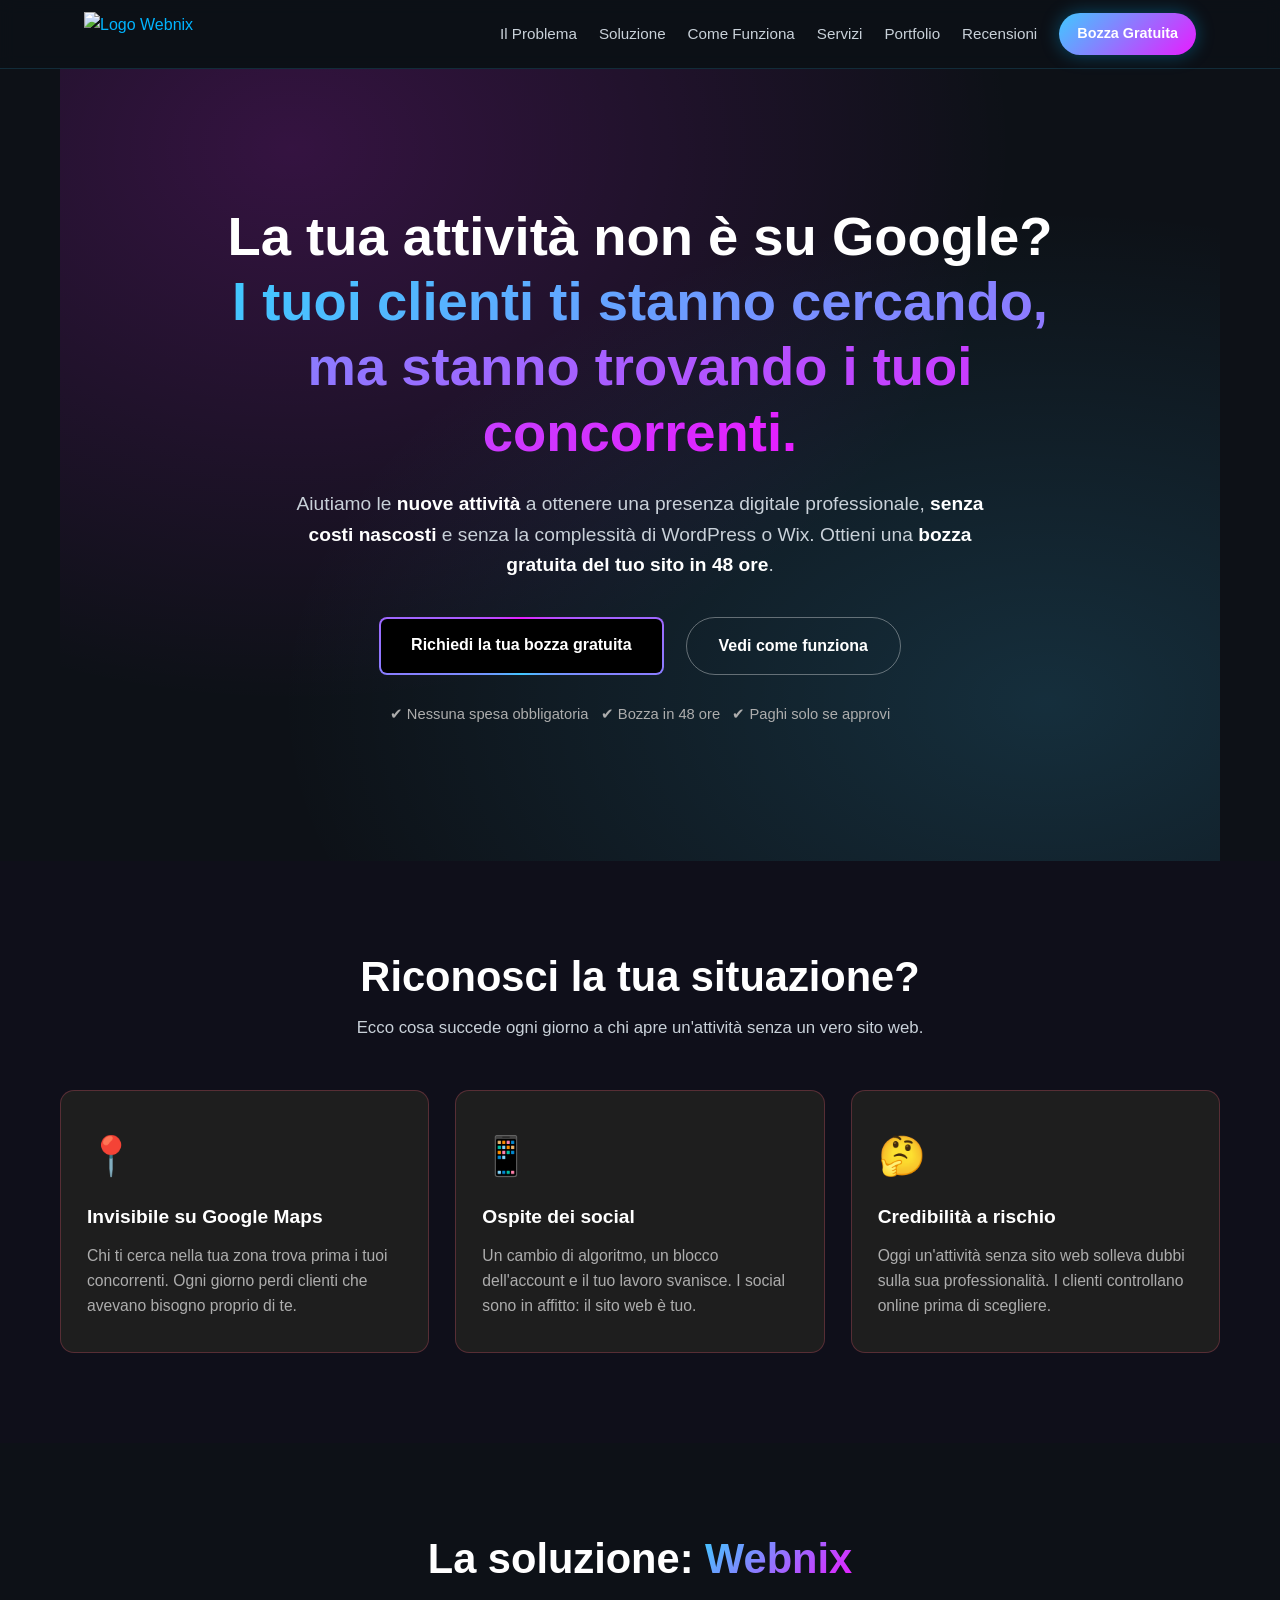
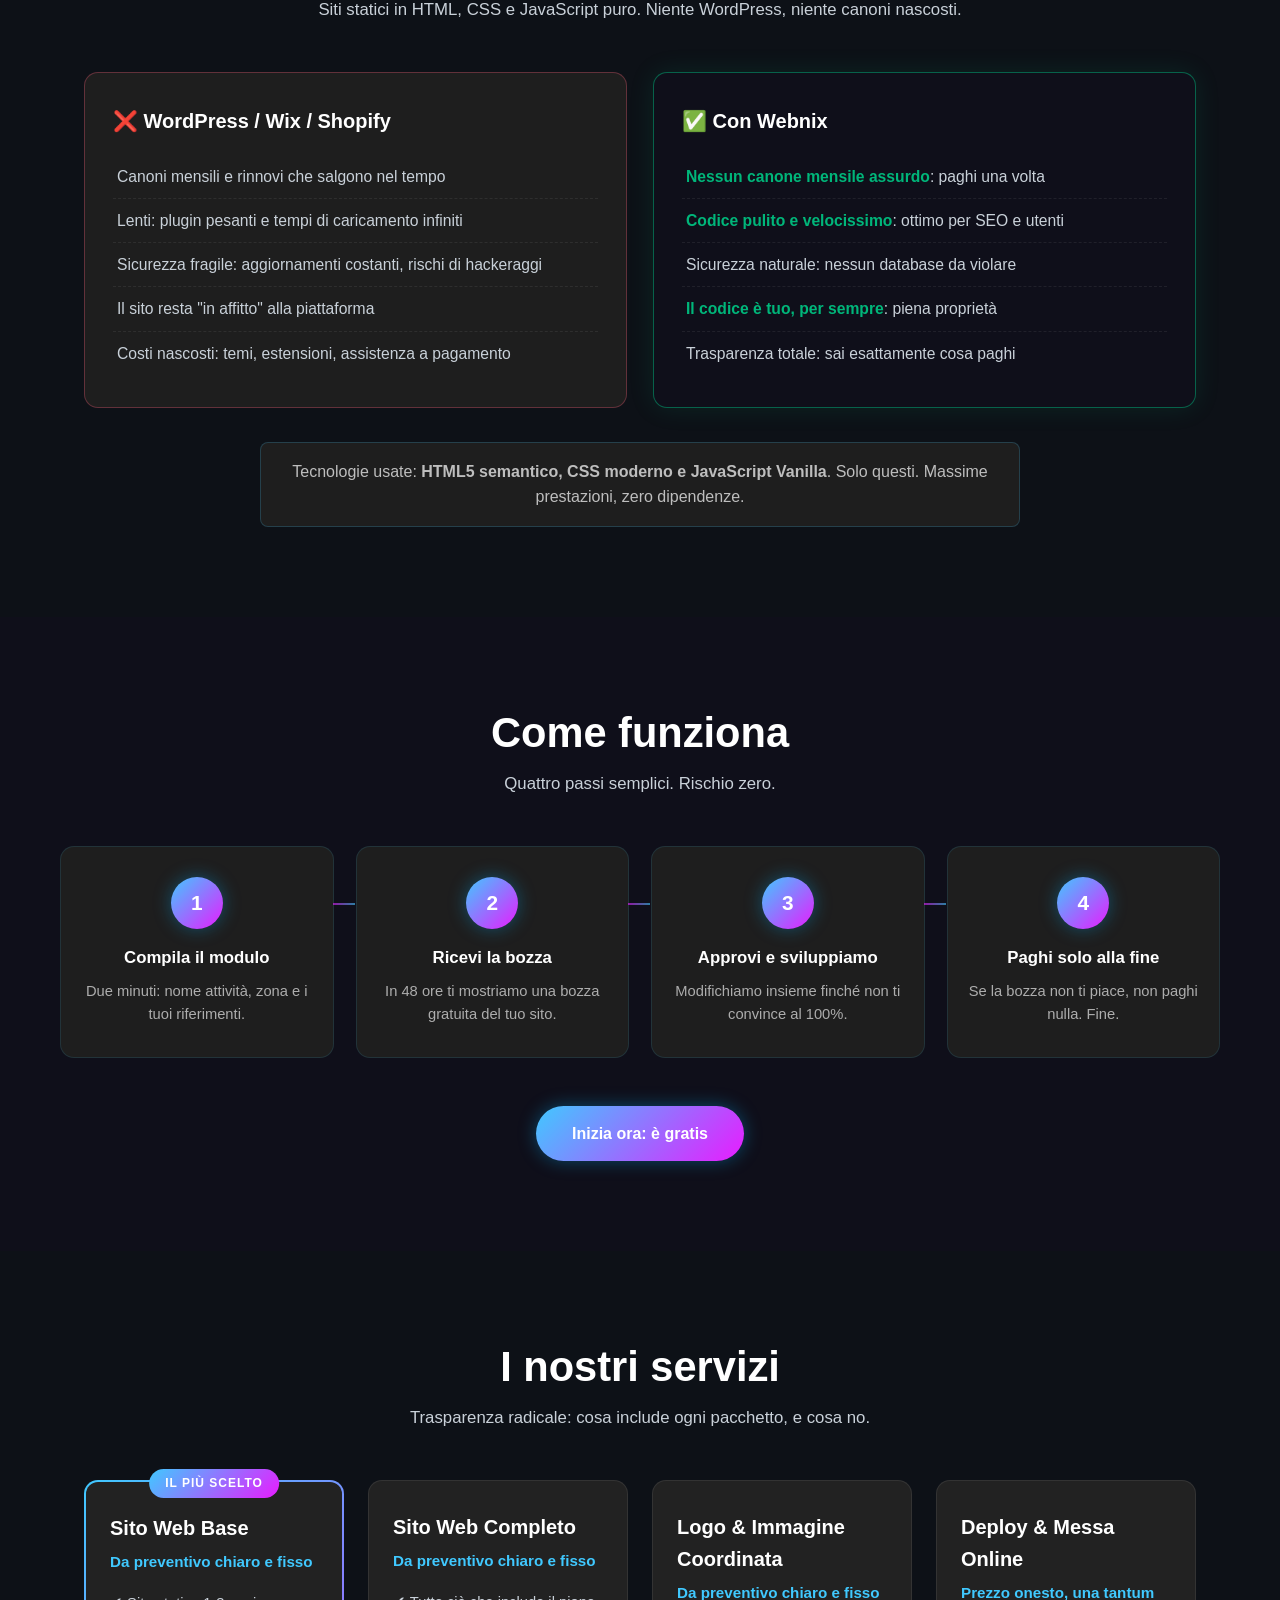
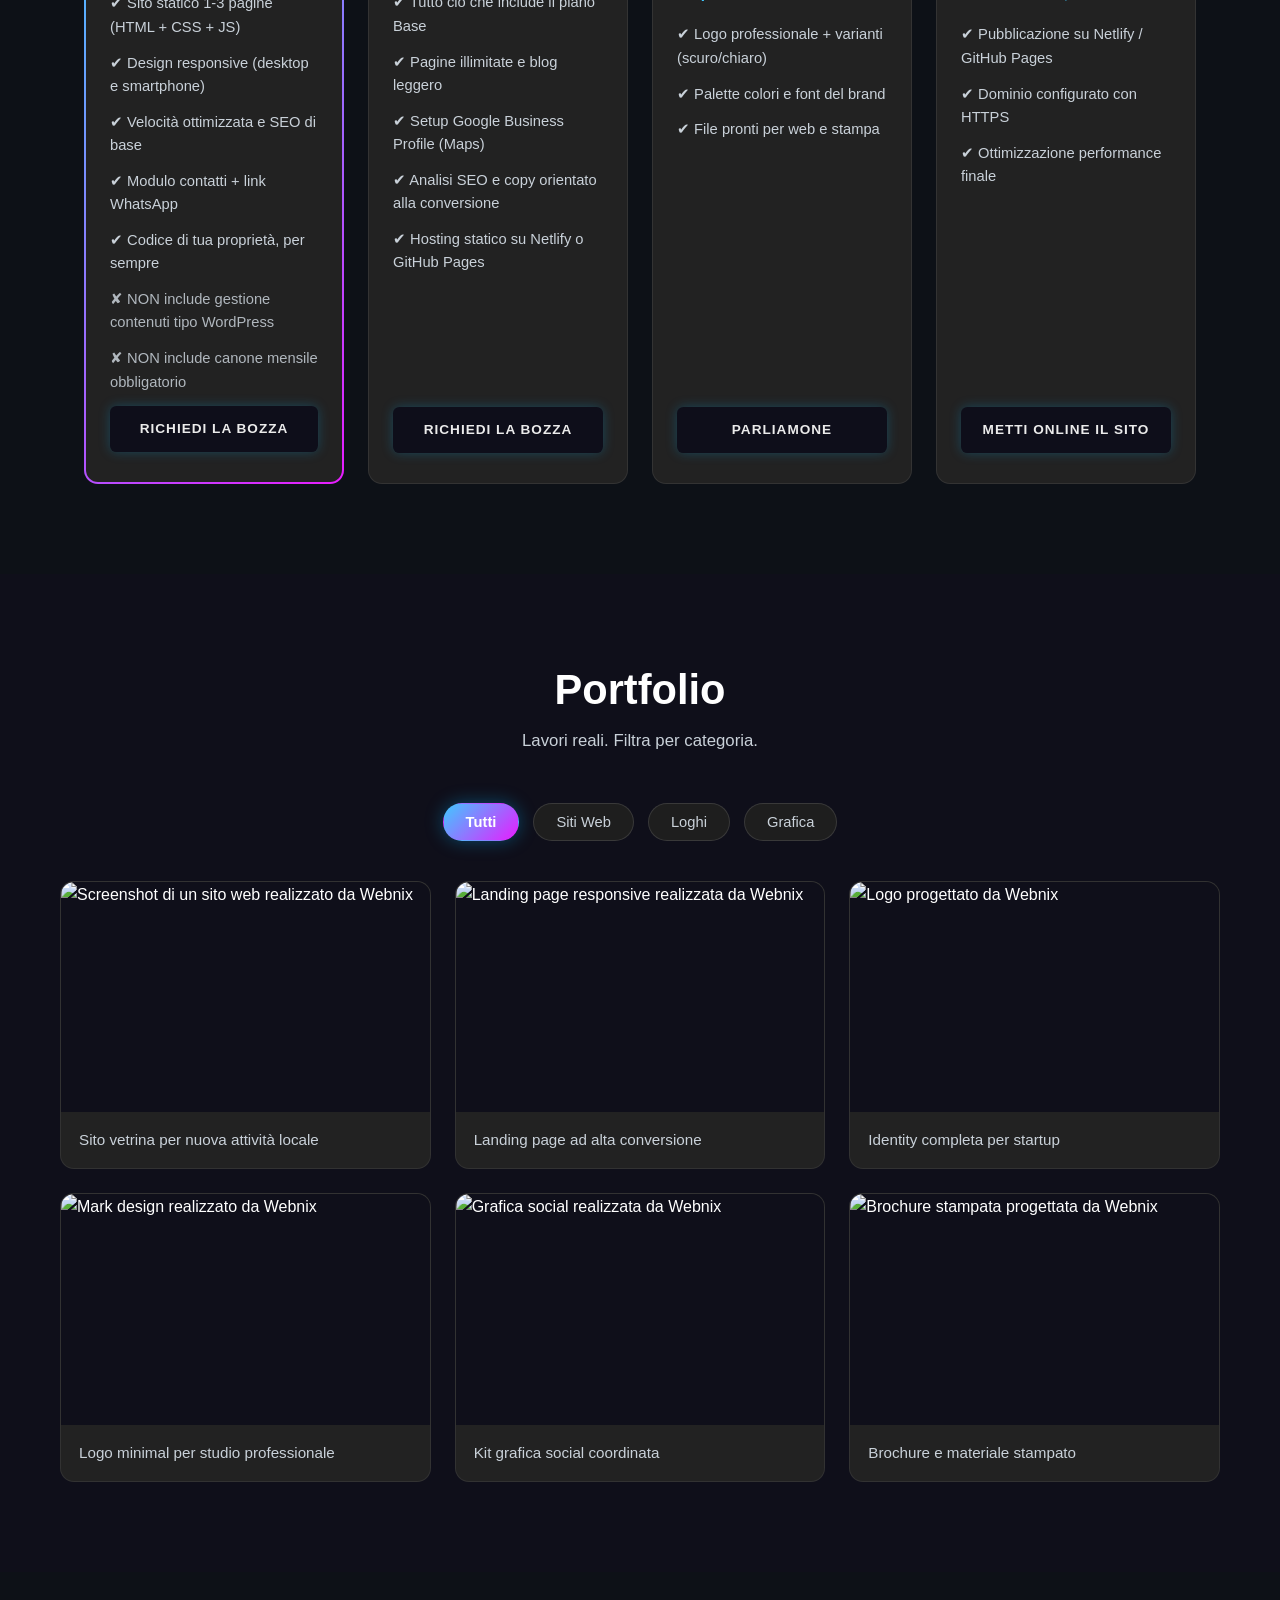
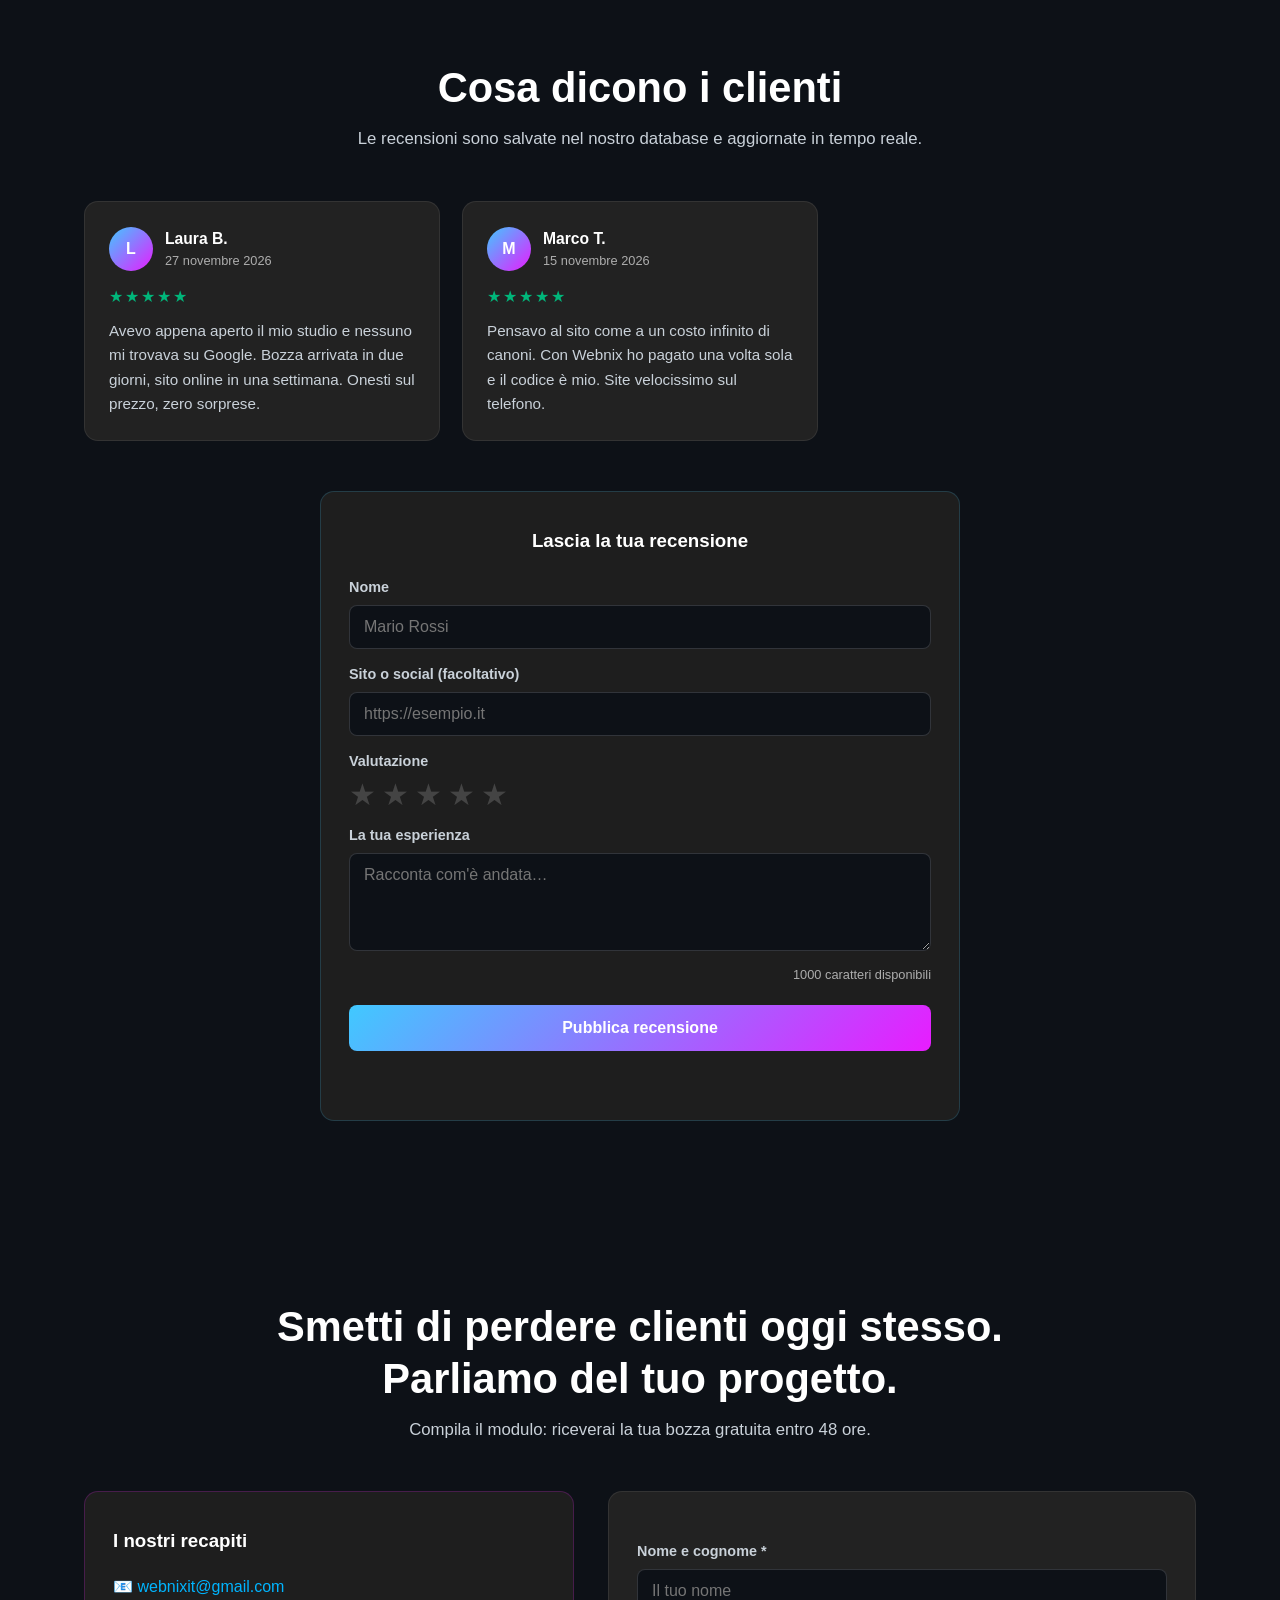
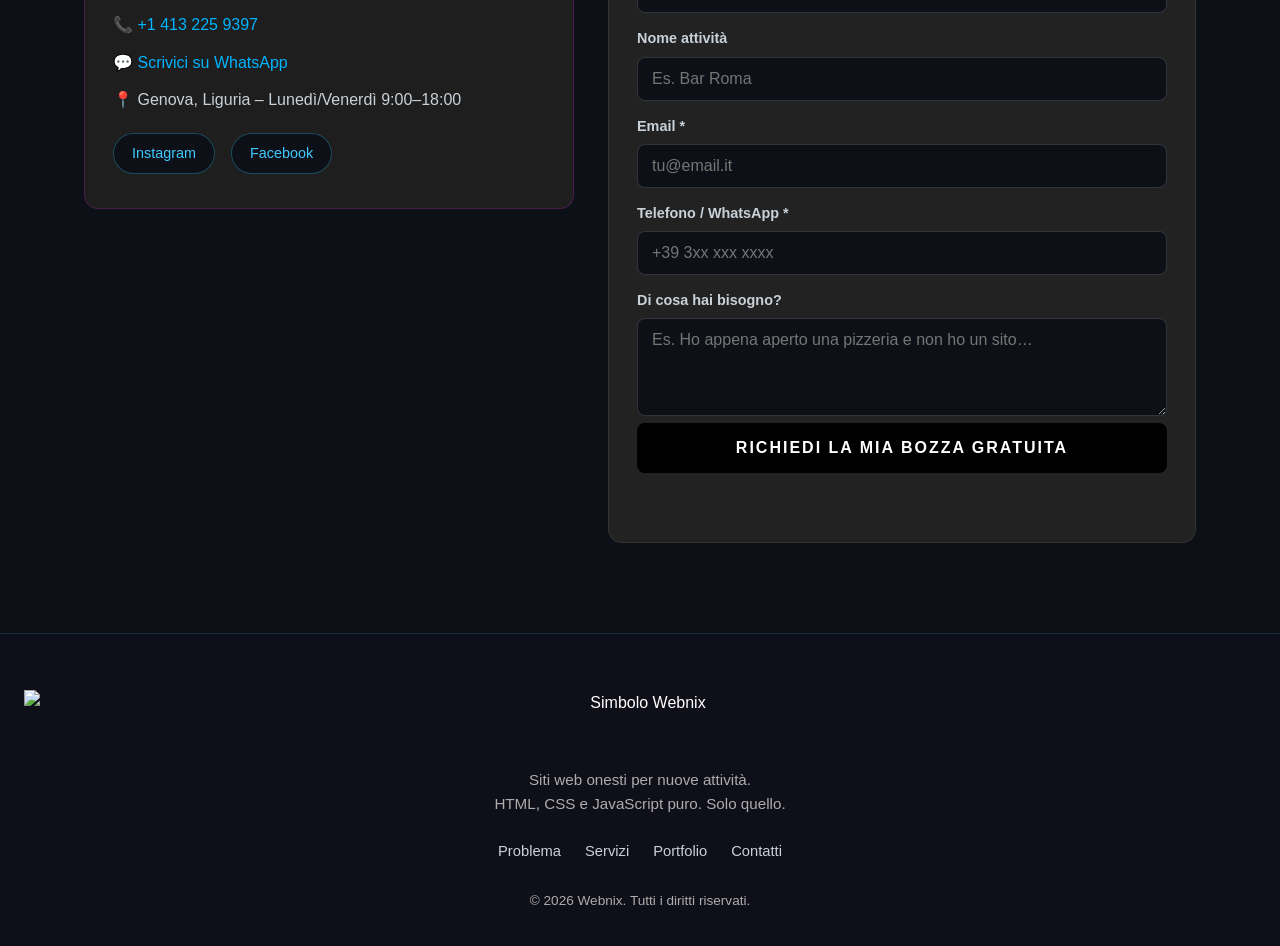
==== index.html @ cd890fc6 "Redesign Webnix: HTML semantico + CSS vanilla ID-based responsive + JS puro (menu, filtri, recension" ====
<!DOCTYPE html>
<html lang="it">
<head>
  <meta charset="UTF-8">
  <meta name="viewport" content="width=device-width, initial-scale=1.0">
  <title>Webnix | Siti Web per Nuove Attività – Bozza Gratuita in 48 Ore</title>
  <meta name="description" content="La tua attività non è su Google? Webnix crea siti web professionali per nuove attività, senza costi nascosti e senza WordPress. Bozza gratuita in 48 ore, paghi solo se ti piace.">
  <meta property="og:title" content="Webnix | Il tuo sito web professionale in 48 ore">
  <meta property="og:description" content="Bozza gratuita in 48 ore. Paghi solo se ti piace. Nessun canone mensile assurdo.">
  <meta property="og:type" content="website">
  <meta property="og:url" content="https://webnix.it">
  <link rel="icon" href="favicon.ico" sizes="any">
  <link rel="stylesheet" href="style.css">

  <!-- Dati strutturati Schema.org (SEO locale) -->
  <script type="application/ld+json">
  {
    "@context": "https://schema.org",
    "@type": "LocalBusiness",
    "name": "Webnix Digital Agency",
    "email": "webnixit@gmail.com",
    "telephone": "+14132259397",
    "url": "https://webnix.it",
    "address": {
      "@type": "PostalAddress",
      "addressLocality": "Genova",
      "addressRegion": "Liguria",
      "addressCountry": "IT"
    },
    "openingHoursSpecification": {
      "@type": "OpeningHoursSpecification",
      "dayOfWeek": ["Monday", "Tuesday", "Wednesday", "Thursday", "Friday"],
      "opens": "09:00",
      "closes": "18:00"
    },
    "sameAs": [
      "https://www.instagram.com/webnix.it",
      "https://www.facebook.com/people/Webnix-Digital-Agency/61582890411506/"
    ]
  }
  </script>
</head>
<body>

  <!-- ============ HEADER / NAV ============ -->
  <header id="header">
    <div id="header-inner">
      <a href="#hero" id="logo-link" aria-label="Webnix - torna alla home">
        <img id="logo-img" src="loghi/WEBNIX.png" alt="Logo Webnix">
      </a>
      <nav id="nav-desktop" aria-label="Navigazione principale">
        <a href="#problema" class="nav-link">Il Problema</a>
        <a href="#soluzione" class="nav-link">Soluzione</a>
        <a href="#come-funziona" class="nav-link">Come Funziona</a>
        <a href="#servizi" class="nav-link">Servizi</a>
        <a href="#portfolio" class="nav-link">Portfolio</a>
        <a href="#recensioni" class="nav-link">Recensioni</a>
        <a href="#contatti" id="nav-cta">Bozza Gratuita</a>
      </nav>
      <button id="menu-toggle" aria-label="Apri menu" aria-expanded="false">
        <span id="hamburger"></span>
      </button>
    </div>
    <nav id="nav-mobile" aria-label="Navigazione mobile">
      <a href="#problema">Il Problema</a>
      <a href="#soluzione">Soluzione</a>
      <a href="#come-funziona">Come Funziona</a>
      <a href="#servizi">Servizi</a>
      <a href="#portfolio">Portfolio</a>
      <a href="#recensioni">Recensioni</a>
      <a href="#contatti">Richiedi la Bozza Gratuita</a>
    </nav>
  </header>

  <main>

    <!-- ============ 1. HERO ============ -->
    <section id="hero">
      <div id="hero-content">
        <h1 id="hero-title">La tua attività non è su Google?<br>
          <span id="hero-highlight">I tuoi clienti ti stanno cercando,<br>ma stanno trovando i tuoi concorrenti.</span>
        </h1>
        <p id="hero-sub">Aiutiamo le <strong>nuove attività</strong> a ottenere una presenza digitale professionale,
          <strong>senza costi nascosti</strong> e senza la complessità di WordPress o Wix.
          Ottieni una <strong>bozza gratuita del tuo sito in 48 ore</strong>.</p>
        <div id="hero-buttons">
          <a href="#contatti" id="bottone1">Richiedi la tua bozza gratuita</a>
          <a href="#come-funziona" id="bottone2">Vedi come funziona</a>
        </div>
        <p id="hero-trust">✔ Nessuna spesa obbligatoria &nbsp; ✔ Bozza in 48 ore &nbsp; ✔ Paghi solo se approvi</p>
      </div>
    </section>

    <!-- ============ 2. IL PROBLEMA ============ -->
    <section id="problema">
      <h2 class="sezione-titolo">Riconosci la tua situazione?</h2>
      <p class="sezione-sottotitolo">Ecco cosa succede ogni giorno a chi apre un'attività senza un vero sito web.</p>
      <div id="problema-grid">
        <article id="card-problema-1">
          <span class="icona-card">📍</span>
          <h3>Invisibile su Google Maps</h3>
          <p>Chi ti cerca nella tua zona trova prima i tuoi concorrenti. Ogni giorno perdi clienti che avevano bisogno proprio di te.</p>
        </article>
        <article id="card-problema-2">
          <span class="icona-card">📱</span>
          <h3>Ospite dei social</h3>
          <p>Un cambio di algoritmo, un blocco dell'account e il tuo lavoro svanisce. I social sono in affitto: il sito web è tuo.</p>
        </article>
        <article id="card-problema-3">
          <span class="icona-card">🤔</span>
          <h3>Credibilità a rischio</h3>
          <p>Oggi un'attività senza sito web solleva dubbi sulla sua professionalità. I clienti controllano online prima di scegliere.</p>
        </article>
      </div>
    </section>

    <!-- ============ 3. LA SOLUZIONE ============ -->
    <section id="soluzione">
      <h2 class="sezione-titolo">La soluzione: <span id="soluzione-brand">Webnix</span></h2>
      <p class="sezione-sottotitolo">Siti statici in HTML, CSS e JavaScript puro. Niente WordPress, niente canoni nascosti.</p>
      <div id="confronto">
        <div id="confronto-altri">
          <h3>❌ WordPress / Wix / Shopify</h3>
          <ul>
            <li>Canoni mensili e rinnovi che salgono nel tempo</li>
            <li>Lenti: plugin pesanti e tempi di caricamento infiniti</li>
            <li>Sicurezza fragile: aggiornamenti costanti, rischi di hackeraggi</li>
            <li>Il sito resta "in affitto" alla piattaforma</li>
            <li>Costi nascosti: temi, estensioni, assistenza a pagamento</li>
          </ul>
        </div>
        <div id="confronto-noi">
          <h3>✅ Con Webnix</h3>
          <ul>
            <li><strong>Nessun canone mensile assurdo</strong>: paghi una volta</li>
            <li><strong>Codice pulito e velocissimo</strong>: ottimo per SEO e utenti</li>
            <li>Sicurezza naturale: nessun database da violare</li>
            <li><strong>Il codice è tuo, per sempre</strong>: piena proprietà</li>
            <li>Trasparenza totale: sai esattamente cosa paghi</li>
          </ul>
        </div>
      </div>
      <p id="soluzione-note">Tecnologie usate: <strong>HTML5 semantico, CSS moderno e JavaScript Vanilla</strong>. Solo questi. Massime prestazioni, zero dipendenze.</p>
    </section>

    <!-- ============ 4. COME FUNZIONA ============ -->
    <section id="come-funziona">
      <h2 class="sezione-titolo">Come funziona</h2>
      <p class="sezione-sottotitolo">Quattro passi semplici. Rischio zero.</p>
      <div id="timeline">
        <div class="step" id="step-1">
          <span class="step-num">1</span>
          <h3>Compila il modulo</h3>
          <p>Due minuti: nome attività, zona e i tuoi riferimenti.</p>
        </div>
        <div class="step" id="step-2">
          <span class="step-num">2</span>
          <h3>Ricevi la bozza</h3>
          <p>In 48 ore ti mostriamo una bozza gratuita del tuo sito.</p>
        </div>
        <div class="step" id="step-3">
          <span class="step-num">3</span>
          <h3>Approvi e sviluppiamo</h3>
          <p>Modifichiamo insieme finché non ti convince al 100%.</p>
        </div>
        <div class="step" id="step-4">
          <span class="step-num">4</span>
          <h3>Paghi solo alla fine</h3>
          <p>Se la bozza non ti piace, non paghi nulla. Fine.</p>
        </div>
      </div>
      <a href="#contatti" id="bottone-timeline">Inizia ora: è gratis</a>
    </section>

    <!-- ============ 5. SERVIZI ============ -->
    <section id="servizi">
      <h2 class="sezione-titolo">I nostri servizi</h2>
      <p class="sezione-sottotitolo">Trasparenza radicale: cosa include ogni pacchetto, e cosa no.</p>
      <div id="servizi-grid">

        <article id="card-servizio-base">
          <span id="badge-piu-scelto">Il più scelto</span>
          <h3>Sito Web Base</h3>
          <p id="servizio-base-prezzo">Da preventivo chiaro e fisso</p>
          <ul class="include">
            <li>✔ Sito statico 1-3 pagine (HTML + CSS + JS)</li>
            <li>✔ Design responsive (desktop e smartphone)</li>
            <li>✔ Velocità ottimizzata e SEO di base</li>
            <li>✔ Modulo contatti + link WhatsApp</li>
            <li>✔ Codice di tua proprietà, per sempre</li>
          </ul>
          <ul class="esclude">
            <li>✘ NON include gestione contenuti tipo WordPress</li>
            <li>✘ NON include canone mensile obbligatorio</li>
          </ul>
          <a href="#contatti" class="btn-servizio">Richiedi la bozza</a>
        </article>

        <article id="card-servizio-completo">
          <h3>Sito Web Completo</h3>
          <p id="servizio-completo-prezzo">Da preventivo chiaro e fisso</p>
          <ul class="include">
            <li>✔ Tutto ciò che include il piano Base</li>
            <li>✔ Pagine illimitate e blog leggero</li>
            <li>✔ Setup Google Business Profile (Maps)</li>
            <li>✔ Analisi SEO e copy orientato alla conversione</li>
            <li>✔ Hosting statico su Netlify o GitHub Pages</li>
          </ul>
          <a href="#contatti" class="btn-servizio">Richiedi la bozza</a>
        </article>

        <article id="card-servizio-brand">
          <h3>Logo & Immagine Coordinata</h3>
          <p id="servizio-brand-prezzo">Da preventivo chiaro e fisso</p>
          <ul class="include">
            <li>✔ Logo professionale + varianti (scuro/chiaro)</li>
            <li>✔ Palette colori e font del brand</li>
            <li>✔ File pronti per web e stampa</li>
          </ul>
          <a href="#contatti" class="btn-servizio">Parliamone</a>
        </article>

        <article id="card-servizio-deploy">
          <h3>Deploy & Messa Online</h3>
          <p id="servizio-deploy-prezzo">Prezzo onesto, una tantum</p>
          <ul class="include">
            <li>✔ Pubblicazione su Netlify / GitHub Pages</li>
            <li>✔ Dominio configurato con HTTPS</li>
            <li>✔ Ottimizzazione performance finale</li>
          </ul>
          <a href="#contatti" class="btn-servizio">Metti online il sito</a>
        </article>

      </div>
    </section>

    <!-- ============ 6. PORTFOLIO ============ -->
    <section id="portfolio">
      <h2 class="sezione-titolo">Portfolio</h2>
      <p class="sezione-sottotitolo">Lavori reali. Filtra per categoria.</p>
      <div id="filtri-portfolio">
        <button class="filtro attivo" data-filtro="tutti">Tutti</button>
        <button class="filtro" data-filtro="siti">Siti Web</button>
        <button class="filtro" data-filtro="loghi">Loghi</button>
        <button class="filtro" data-filtro="grafica">Grafica</button>
      </div>
      <div id="portfolio-grid">
        <figure class="work" data-categoria="siti">
          <img src="assets/images/portfolio-sito-1.webp" alt="Screenshot di un sito web realizzato da Webnix" loading="lazy">
          <figcaption>Sito vetrina per nuova attività locale</figcaption>
        </figure>
        <figure class="work" data-categoria="siti">
          <img src="assets/images/portfolio-sito-2.webp" alt="Landing page responsive realizzata da Webnix" loading="lazy">
          <figcaption>Landing page ad alta conversione</figcaption>
        </figure>
        <figure class="work" data-categoria="loghi">
          <img src="assets/images/portfolio-logo-1.webp" alt="Logo progettato da Webnix" loading="lazy">
          <figcaption>Identity completa per startup</figcaption>
        </figure>
        <figure class="work" data-categoria="loghi">
          <img src="assets/images/portfolio-logo-2.webp" alt="Mark design realizzato da Webnix" loading="lazy">
          <figcaption>Logo minimal per studio professionale</figcaption>
        </figure>
        <figure class="work" data-categoria="grafica">
          <img src="assets/images/portfolio-grafica-1.webp" alt="Grafica social realizzata da Webnix" loading="lazy">
          <figcaption>Kit grafica social coordinata</figcaption>
        </figure>
        <figure class="work" data-categoria="grafica">
          <img src="assets/images/portfolio-grafica-2.webp" alt="Brochure stampata progettata da Webnix" loading="lazy">
          <figcaption>Brochure e materiale stampato</figcaption>
        </figure>
      </div>
    </section>

    <!-- ============ 7. RECENSIONI ============ -->
    <section id="recensioni">
      <h2 class="sezione-titolo">Cosa dicono i clienti</h2>
      <p class="sezione-sottotitolo">Le recensioni sono salvate nel nostro database e aggiornate in tempo reale.</p>

      <div id="recensioni-loader" hidden>Caricamento recensioni…</div>
      <div id="recensioni-vuote" hidden>Nessuna recensione ancora. Lascia per primo la tua!</div>

      <div id="lista-recensioni"><!-- Riempiuto da script.js --></div>

      <!-- Form per lasciare una recensione -->
      <form id="form-recensione" novalidate>
        <h3>Lascia la tua recensione</h3>
        <label for="rev-nome">Nome</label>
        <input type="text" id="rev-nome" name="nome" placeholder="Mario Rossi" maxlength="60" required>

        <label for="rev-url">Sito o social (facoltativo)</label>
        <input type="url" id="rev-url" name="url" placeholder="https://esempio.it">

        <label id="rev-stelle-label">Valutazione</label>
        <div id="rev-stelle" role="radiogroup" aria-label="Numero di stelle">
          <button type="button" class="stella" data-valore="1" aria-label="1 stella">★</button>
          <button type="button" class="stella" data-valore="2" aria-label="2 stelle">★</button>
          <button type="button" class="stella" data-valore="3" aria-label="3 stelle">★</button>
          <button type="button" class="stella" data-valore="4" aria-label="4 stelle">★</button>
          <button type="button" class="stella" data-valore="5" aria-label="5 stelle">★</button>
        </div>

        <label for="rev-testo">La tua esperienza</label>
        <textarea id="rev-testo" name="testo" rows="4" maxlength="1000" placeholder="Racconta com'è andata…" required></textarea>
        <p id="rev-contatore">1000 caratteri disponibili</p>

        <button type="submit" id="rev-submit">Pubblica recensione</button>
        <p id="rev-feedback" role="status"></p>
      </form>
    </section>

    <!-- ============ 8. CONTATTI / CTA FINALE ============ -->
    <section id="contatti">
      <h2 class="sezione-titolo">Smetti di perdere clienti oggi stesso.<br>Parliamo del tuo progetto.</h2>
      <p class="sezione-sottotitolo">Compila il modulo: riceverai la tua bozza gratuita entro 48 ore.</p>

      <div id="contatti-grid">
        <div id="contatti-info">
          <h3>I nostri recapiti</h3>
          <p>📧 <a href="mailto:webnixit@gmail.com">webnixit@gmail.com</a></p>
          <p>📞 <a href="tel:+14132259397">+1 413 225 9397</a></p>
          <p>💬 <a href="https://wa.me/14132259397?text=Ciao%20Webnix!%20Vorrei%20la%20bozza%20gratuita%20del%20mio%20sito." target="_blank" rel="noopener">Scrivici su WhatsApp</a></p>
          <p>📍 Genova, Liguria – Lunedì/Venerdì 9:00–18:00</p>
          <div id="social-links">
            <a href="https://www.instagram.com/webnix.it" target="_blank" rel="noopener" aria-label="Instagram Webnix">Instagram</a>
            <a href="https://www.facebook.com/people/Webnix-Digital-Agency/61582890411506/" target="_blank" rel="noopener" aria-label="Facebook Webnix">Facebook</a>
          </div>
        </div>

        <form id="form-contatti" novalidate>
          <label for="ct-nome">Nome e cognome *</label>
          <input type="text" id="ct-nome" name="nome" placeholder="Il tuo nome" required>

          <label for="ct-attivita">Nome attività</label>
          <input type="text" id="ct-attivita" name="attivita" placeholder="Es. Bar Roma">

          <label for="ct-email">Email *</label>
          <input type="email" id="ct-email" name="email" placeholder="tu@email.it" required>

          <label for="ct-telefono">Telefono / WhatsApp *</label>
          <input type="tel" id="ct-telefono" name="telefono" placeholder="+39 3xx xxx xxxx" required>

          <label for="ct-messaggio">Di cosa hai bisogno?</label>
          <textarea id="ct-messaggio" name="messaggio" rows="4" placeholder="Es. Ho appena aperto una pizzeria e non ho un sito…"></textarea>

          <button type="submit" id="glow-button">
            <span class="glow-line glow-top"></span>
            <span class="glow-line glow-bottom"></span>
            <span class="glow-line glow-left"></span>
            <span class="glow-line glow-right"></span>
            Richiedi la mia bozza gratuita
          </button>
          <p id="ct-feedback" role="status"></p>
        </form>
      </div>
    </section>

  </main>

  <!-- ============ FOOTER ============ -->
  <footer id="footer">
    <div id="footer-inner">
      <img id="footer-logo" src="WEBNIX-Logo-Solo-Simbolo-(1).png" alt="Simbolo Webnix">
      <p id="footer-tagline">Siti web onesti per nuove attività.<br>HTML, CSS e JavaScript puro. Solo quello.</p>
      <nav id="footer-links" aria-label="Link footer">
        <a href="#problema">Problema</a>
        <a href="#servizi">Servizi</a>
        <a href="#portfolio">Portfolio</a>
        <a href="#contatti">Contatti</a>
      </nav>
      <p id="footer-copy">© 2026 Webnix. Tutti i diritti riservati.</p>
    </div>
  </footer>

  <!-- Firebase SDK (compat) per le recensioni: rimosso automaticamente se config.js non è compilato -->
  <script src="https://www.gstatic.com/firebasejs/10.12.5/firebase-app-compat.js" defer></script>
  <script src="https://www.gstatic.com/firebasejs/10.12.5/firebase-database-compat.js" defer></script>
  <script src="config.js" defer></script>
  <script src="script.js" defer></script>
</body>
</html>
---- style.css ----
/* ============================================================
   WEBNIX – style.css
   Solo HTML, CSS e JavaScript vanilla. Nessun framework (no Tailwind).
   Design system centralizzato in :root. Approccio ID-first:
   la maggior parte degli elementi è stilizzata tramite #id.
   Responsive: desktop-first con breakpoint a 900px e 600px.
   ============================================================ */

/* ---------- 1. VARIABILI (Design System) ---------- */
:root {
  /* Branding */
  --accent-1: #e81cff;              /* viola neon */
  --accent-2: #40c9ff;              /* ciano neon */
  --brand-gradient: linear-gradient(-45deg, #e81cff 0%, #40c9ff 100%);
  --link-color: #00b4fe;            /* azzuro azioni/link */
  --focus-color: #00b3fe;

  /* Superfici scure */
  --bg-main: #0d1117;               /* sfondo principale */
  --bg-deep: #0f0f1a;               /* sezioni alternative */
  --bg-card: #222222;               /* card recensioni/portfolio */
  --bg-card-alt: #1e1e1e;           /* card secondarie */
  --bg-btn-dark: rgb(14, 14, 26);   /* bottoni flip card */

  /* Testi */
  --text-main: #ffffff;
  --text-secondary: #c9d1d9;
  --text-muted: #adadad;
  --text-soft: #bebebe;

  /* Stati */
  --success: #00b67a;               /* stelle / successo */
  --error: #ff5c7a;

  /* Layout */
  --radius-sm: 8px;
  --radius-md: 14px;
  --radius-pill: 999px;
  --shadow-blue: 0 0 18px rgba(0, 180, 254, 0.35);
  --max-width: 1160px;
}

/* ---------- 2. RESET & BASE ---------- */
*, *::before, *::after { box-sizing: border-box; margin: 0; padding: 0; }

html { scroll-behavior: smooth; }

body {
  background: var(--bg-main);
  color: var(--text-main);
  font-family: "Segoe UI", Roboto, Helvetica, Arial, sans-serif;
  line-height: 1.6;
  -webkit-font-smoothing: antialiased;
}

img { max-width: 100%; display: block; }

a { color: var(--link-color); text-decoration: none; }
a:hover { text-decoration: underline; }

main > section {
  padding: 90px 24px;
  max-width: var(--max-width);
  margin: 0 auto;
}

/* Titoli di sezione riutilizzati via classe minima (h2/h3 dentro le sezioni) */
.sezione-titolo {
  font-size: clamp(1.7rem, 4vw, 2.6rem);
  text-align: center;
  margin-bottom: 12px;
  line-height: 1.25;
}

.sezione-sottotitolo {
  text-align: center;
  color: var(--text-secondary);
  max-width: 720px;
  margin: 0 auto 48px;
  font-size: 1.05rem;
}

[hidden] { display: none !important; }

:focus-visible { outline: 2px solid var(--focus-color); outline-offset: 3px; }

/* Sezioni con fondo alternato */
#problema, #come-funziona, #portfolio {
  max-width: none;
  background: var(--bg-deep);
}
#problema > *, #come-funziona > *, #portfolio > * {
  max-width: var(--max-width);
  margin-left: auto;
  margin-right: auto;
}

/* ---------- 3. HEADER & NAV ---------- */
#header {
  position: sticky;
  top: 0;
  z-index: 100;
  background: rgba(13, 17, 23, 0.92);
  backdrop-filter: blur(8px);
  border-bottom: 1px solid rgba(64, 201, 255, 0.15);
}

#header-inner {
  max-width: var(--max-width);
  margin: 0 auto;
  padding: 12px 24px;
  display: flex;
  align-items: center;
  justify-content: space-between;
  gap: 20px;
}

#logo-link { display: flex; align-items: center; }
#logo-img { height: 44px; width: auto; }

#nav-desktop {
  display: flex;
  align-items: center;
  gap: 22px;
}

#nav-desktop .nav-link {
  color: var(--text-secondary);
  font-size: 0.95rem;
  transition: color 0.2s ease;
}
#nav-desktop .nav-link:hover { color: var(--text-main); text-decoration: none; }

#nav-cta {
  background: var(--brand-gradient);
  color: #fff;
  padding: 9px 18px;
  border-radius: var(--radius-pill);
  font-weight: 600;
  font-size: 0.9rem;
  box-shadow: var(--shadow-blue);
}
#nav-cta:hover { text-decoration: none; transform: translateY(-2px); transition: transform 0.2s ease; }

/* Hamburger (solo mobile) */
#menu-toggle {
  display: none;
  background: transparent;
  border: none;
  cursor: pointer;
  padding: 8px;
}
#hamburger, #hamburger::before, #hamburger::after {
  content: "";
  display: block;
  width: 26px;
  height: 3px;
  border-radius: 3px;
  background: var(--text-main);
  position: relative;
  transition: transform 0.3s ease, opacity 0.3s ease;
}
#hamburger::before { position: absolute; top: -8px; }
#hamburger::after  { position: absolute; top: 8px; }

#menu-toggle.aperto #hamburger { background: transparent; }
#menu-toggle.aperto #hamburger::before { transform: translateY(8px) rotate(45deg); }
#menu-toggle.aperto #hamburger::after  { transform: translateY(-8px) rotate(-45deg); }

/* Menu mobile (nascosto su desktop) */
#nav-mobile {
  display: none;
  flex-direction: column;
  background: var(--bg-main);
  padding: 8px 24px 20px;
  border-bottom: 1px solid rgba(64, 201, 255, 0.15);
}
#nav-mobile.visible { display: flex; }
#nav-mobile a {
  color: var(--text-secondary);
  padding: 12px 0;
  border-bottom: 1px solid rgba(255, 255, 255, 0.06);
  font-size: 1rem;
}
#nav-mobile a:last-child {
  color: #fff;
  font-weight: 700;
  border-bottom: none;
  background: var(--brand-gradient);
  border-radius: var(--radius-sm);
  padding: 12px;
  text-align: center;
  margin-top: 12px;
}
#nav-mobile a:hover { text-decoration: none; color: var(--text-main); }

/* ---------- 4. HERO ---------- */
#hero {
  min-height: 88vh;
  display: flex;
  align-items: center;
  justify-content: center;
  text-align: center;
  background:
    radial-gradient(ellipse at 20% 10%, rgba(232, 28, 255, 0.18), transparent 55%),
    radial-gradient(ellipse at 85% 80%, rgba(64, 201, 255, 0.16), transparent 55%),
    var(--bg-main);
}

#hero-content { max-width: 880px; }

#hero-title {
  font-size: clamp(1.9rem, 5.2vw, 3.4rem);
  line-height: 1.2;
  margin-bottom: 24px;
}

#hero-highlight {
  background: var(--brand-gradient);
  -webkit-background-clip: text;
  background-clip: text;
  color: transparent;
}

#hero-sub {
  color: var(--text-secondary);
  font-size: clamp(1rem, 2.2vw, 1.2rem);
  max-width: 700px;
  margin: 0 auto 36px;
}
#hero-sub strong { color: var(--text-main); }

#hero-buttons {
  display: flex;
  gap: 22px;
  justify-content: center;
  flex-wrap: wrap;
  margin-bottom: 28px;
}

#hero-trust {
  color: var(--text-muted);
  font-size: 0.92rem;
}

/* ---------- 5. BOTTONI BRAND ---------- */

/* bottone1 – CTA principale con bordo gradiente animato + glow */
#bottone1 {
  position: relative;
  display: inline-block;
  background: #000;
  color: #fff;
  padding: 15px 32px;
  border-radius: var(--radius-sm);
  font-weight: 700;
  overflow: hidden;
  isolation: isolate;
  transition: transform 0.3s cubic-bezier(0.22, 1, 0.36, 1);
}
#bottone1::before {
  content: "";
  position: absolute;
  inset: -50%;
  background: conic-gradient(from 0deg, #e81cff, #40c9ff, #e81cff);
  animation: rotazione-bordo 4s linear infinite;
  z-index: -2;
}
#bottone1::after {
  content: "";
  position: absolute;
  inset: 2px;
  background: #000;
  border-radius: 6px;
  z-index: -1;
  transition: background 0.3s ease;
}
#bottone1:hover {
  text-decoration: none;
  transform: scale(1.08);
  filter: drop-shadow(0 0 18px rgba(232, 28, 255, 0.6));
}
@keyframes rotazione-bordo { to { transform: rotate(360deg); } }

/* bottone2 – pillola trasparente con layer che si espandono */
#bottone2 {
  position: relative;
  display: inline-block;
  padding: 15px 32px;
  border-radius: var(--radius-pill);
  color: #fff;
  border: 1px solid rgba(255, 255, 255, 0.35);
  background: transparent;
  overflow: hidden;
  font-weight: 600;
  transition: color 0.4s ease, border-color 0.4s ease;
}
#bottone2::before {
  content: "";
  position: absolute;
  left: 50%;
  bottom: -140%;
  width: 320%;
  aspect-ratio: 1 / 1;
  border-radius: 45%;
  background: rgba(255, 255, 255, 0.9);
  transform: translateX(-50%);
  transition: bottom 0.55s cubic-bezier(0.45, -0.25, 0.65, 1);
  z-index: -1;
}
#bottone2:hover {
  text-decoration: none;
  color: #0d1117;
  border-color: transparent;
}
#bottone2:hover::before { bottom: -40%; }

/* bottone-timeline */
#bottone-timeline {
  display: block;
  width: fit-content;
  margin: 48px auto 0;
  background: var(--brand-gradient);
  color: #fff;
  font-weight: 700;
  padding: 15px 36px;
  border-radius: var(--radius-pill);
  box-shadow: var(--shadow-blue);
}
#bottone-timeline:hover { text-decoration: none; transform: translateY(-3px); transition: transform 0.2s ease; }

/* glow-button – CTA preventivo con 4 linee luminose */
#glow-button {
  position: relative;
  display: block;
  width: 100%;
  background: #000;
  color: #fff;
  border: none;
  padding: 16px 28px;
  font-size: 1rem;
  font-weight: 700;
  letter-spacing: 2px;
  text-transform: uppercase;
  cursor: pointer;
  border-radius: var(--radius-sm);
  overflow: hidden;
}
.glow-line {
  position: absolute;
  background: var(--brand-gradient);
  opacity: 0;
  transition: all 0.4s ease;
}
.glow-top    { top: 0;    left: 0;   width: 0;    height: 2px; }
.glow-bottom { bottom: 0; right: 0;  width: 0;    height: 2px; }
.glow-left   { left: 0;   bottom: 0; width: 2px;  height: 0; }
.glow-right  { right: 0;  top: 0;    width: 2px;  height: 0; }

#glow-button:hover .glow-top,
#glow-button:hover .glow-bottom { width: 100%; opacity: 1; }
#glow-button:hover .glow-left,
#glow-button:hover .glow-right  { height: 100%; opacity: 1; }
#glow-button:hover { box-shadow: 0 0 24px rgba(232, 28, 255, 0.35), 0 0 24px rgba(64, 201, 255, 0.3); }

/* btn-servizio – stile dei vecchi .btn_seleziona (via classe minima sui pulsanti servizio) */
.btn-servizio {
  display: block;
  margin-top: 22px;
  background: var(--bg-btn-dark);
  color: #ebebeb;
  text-align: center;
  padding: 12px 16px;
  border-radius: 0.4rem;
  text-transform: uppercase;
  font-weight: 700;
  font-size: 0.85rem;
  letter-spacing: 1px;
  box-shadow: 0 0 12px rgba(0, 180, 254, 0.25);
  transition: background 0.3s ease, color 0.3s ease;
}
.btn-servizio:hover {
  text-decoration: none;
  background: linear-gradient(90deg, #0a3d62, #1fd7e8);
  color: #0d1117;
}

/* ---------- 6. SEZIONE PROBLEMA ---------- */
#problema-grid {
  display: grid;
  grid-template-columns: repeat(3, 1fr);
  gap: 26px;
}

#card-problema-1, #card-problema-2, #card-problema-3 {
  background: var(--bg-card-alt);
  border: 1px solid rgba(255, 92, 122, 0.25);
  border-radius: var(--radius-md);
  padding: 34px 26px;
  transition: transform 0.25s ease, border-color 0.25s ease;
}
#card-problema-1:hover, #card-problema-2:hover, #card-problema-3:hover {
  transform: translateY(-6px);
  border-color: var(--error);
}
.icona-card { font-size: 2.4rem; display: block; margin-bottom: 16px; }
#problema-grid h3 { margin-bottom: 10px; font-size: 1.2rem; color: var(--text-main); }
#problema-grid p { color: var(--text-muted); font-size: 0.98rem; }

/* ---------- 7. SEZIONE SOLUZIONE ---------- */
#soluzione-brand {
  background: var(--brand-gradient);
  -webkit-background-clip: text;
  background-clip: text;
  color: transparent;
}

#confronto {
  display: grid;
  grid-template-columns: 1fr 1fr;
  gap: 26px;
  margin-bottom: 34px;
}

#confronto-altri, #confronto-noi {
  border-radius: var(--radius-md);
  padding: 32px 28px;
}
#confronto-altri {
  background: var(--bg-card-alt);
  border: 1px solid rgba(255, 92, 122, 0.3);
}
#confronto-noi {
  background: var(--bg-deep);
  border: 1px solid rgba(0, 182, 122, 0.5);
  box-shadow: 0 0 26px rgba(0, 182, 122, 0.12);
}
#confronto h3 { margin-bottom: 18px; font-size: 1.25rem; }
#confronto ul { list-style: none; }
#confronto li {
  padding: 9px 0 9px 4px;
  color: var(--text-secondary);
  border-bottom: 1px dashed rgba(255, 255, 255, 0.07);
  font-size: 0.98rem;
}
#confronto li:last-child { border-bottom: none; }
#confronto-noi li strong { color: var(--success); }

#soluzione-note {
  text-align: center;
  color: var(--text-soft);
  background: var(--bg-card-alt);
  border: 1px solid rgba(64, 201, 255, 0.2);
  border-radius: var(--radius-sm);
  padding: 16px 20px;
  max-width: 760px;
  margin: 0 auto;
}

/* ---------- 8. TIMELINE (Come Funziona) ---------- */
#timeline {
  display: grid;
  grid-template-columns: repeat(4, 1fr);
  gap: 22px;
  position: relative;
}

.step {
  background: var(--bg-card-alt);
  border-radius: var(--radius-md);
  padding: 30px 20px;
  text-align: center;
  position: relative;
  border: 1px solid rgba(64, 201, 255, 0.12);
}

.step-num {
  display: inline-flex;
  align-items: center;
  justify-content: center;
  width: 52px;
  height: 52px;
  border-radius: 50%;
  background: var(--brand-gradient);
  color: #fff;
  font-weight: 800;
  font-size: 1.3rem;
  margin-bottom: 16px;
  box-shadow: var(--shadow-blue);
}

.step h3 { font-size: 1.05rem; margin-bottom: 8px; }
.step p { color: var(--text-muted); font-size: 0.92rem; }

/* Connettore orizzontale tra gli step (desktop) */
.step:not(:last-child)::after {
  content: "";
  position: absolute;
  top: 56px;
  right: -22px;
  width: 22px;
  height: 2px;
  background: linear-gradient(90deg, var(--accent-1), var(--accent-2));
  opacity: 0.6;
}

/* ---------- 9. SERVIZI ---------- */
#servizi-grid {
  display: grid;
  grid-template-columns: repeat(auto-fit, minmax(255px, 1fr));
  gap: 24px;
  align-items: stretch;
}

#card-servizio-base, #card-servizio-completo,
#card-servizio-brand, #card-servizio-deploy {
  background: var(--bg-card);
  border: 1px solid rgba(255, 255, 255, 0.08);
  border-radius: var(--radius-md);
  padding: 30px 24px;
  display: flex;
  flex-direction: column;
  position: relative;
  transition: transform 0.25s ease, border-color 0.25s ease;
}
#card-servizio-base:hover, #card-servizio-completo:hover,
#card-servizio-brand:hover, #card-servizio-deploy:hover {
  transform: translateY(-6px);
  border-color: var(--accent-2);
}

#card-servizio-base {
  border: 2px solid transparent;
  background:
    linear-gradient(var(--bg-card), var(--bg-card)) padding-box,
    var(--brand-gradient) border-box;
}

#badge-piu-scelto {
  position: absolute;
  top: -13px;
  left: 50%;
  transform: translateX(-50%);
  background: var(--brand-gradient);
  color: #fff;
  font-size: 0.75rem;
  font-weight: 800;
  text-transform: uppercase;
  letter-spacing: 1px;
  padding: 5px 16px;
  border-radius: var(--radius-pill);
  white-space: nowrap;
}

#servizi-grid h3 { font-size: 1.25rem; margin-bottom: 6px; }
[id$="-prezzo"] { color: var(--accent-2); font-weight: 600; margin-bottom: 18px; font-size: 0.95rem; }

#servizi-grid ul { list-style: none; margin-bottom: 6px; }
#servizi-grid li { padding: 6px 0; font-size: 0.92rem; color: var(--text-secondary); }
#servizi-grid li:first-child { padding-top: 0; }
.include li { color: var(--text-secondary); }
.esclude li { color: var(--text-muted); opacity: 0.85; }
.btn-servizio { margin-top: auto; }

/* ---------- 10. PORTFOLIO ---------- */
#filtri-portfolio {
  display: flex;
  justify-content: center;
  gap: 14px;
  flex-wrap: wrap;
  margin-bottom: 40px;
}

.filtro {
  background: var(--bg-card-alt);
  color: var(--text-secondary);
  border: 1px solid rgba(255, 255, 255, 0.12);
  padding: 10px 22px;
  border-radius: var(--radius-pill);
  cursor: pointer;
  font-size: 0.92rem;
  font-family: inherit;
  transition: all 0.25s ease;
}
.filtro:hover { border-color: var(--accent-2); color: #fff; }
.filtro.attivo {
  background: var(--brand-gradient);
  border-color: transparent;
  color: #fff;
  font-weight: 700;
  box-shadow: var(--shadow-blue);
}

#portfolio-grid {
  display: grid;
  grid-template-columns: repeat(3, 1fr);
  gap: 24px;
}

.work {
  background: var(--bg-card);
  border-radius: var(--radius-md);
  overflow: hidden;
  border: 1px solid rgba(255, 255, 255, 0.07);
  transition: transform 0.25s ease, opacity 0.3s ease;
}
.work:hover { transform: translateY(-6px); }
.work.nascosto { display: none; }
.work img {
  width: 100%;
  aspect-ratio: 16 / 10;
  object-fit: cover;
  background: var(--bg-deep);
}
.work figcaption {
  padding: 16px 18px;
  font-size: 0.95rem;
  color: var(--text-secondary);
}

/* ---------- 11. RECENSIONI ---------- */
#recensioni-loader, #recensioni-vuote {
  text-align: center;
  color: var(--text-muted);
  background: var(--bg-card-alt);
  border-radius: var(--radius-sm);
  padding: 26px;
  max-width: 640px;
  margin: 0 auto 30px;
}

#lista-recensioni {
  display: grid;
  grid-template-columns: repeat(auto-fill, minmax(300px, 1fr));
  gap: 22px;
  margin-bottom: 50px;
}

.recensione {
  background: var(--bg-card);
  border: 1px solid rgba(255, 255, 255, 0.08);
  border-radius: var(--radius-md);
  padding: 24px;
}
.recensione .rev-header { display: flex; align-items: center; gap: 12px; margin-bottom: 12px; }
.recensione .rev-avatar {
  width: 44px; height: 44px;
  border-radius: 50%;
  background: var(--brand-gradient);
  display: flex; align-items: center; justify-content: center;
  font-weight: 800; color: #fff; flex-shrink: 0;
}
.recensione .rev-nome { font-weight: 700; color: var(--text-main); font-size: 0.98rem; }
.recensione .rev-data { color: var(--text-muted); font-size: 0.8rem; }
.recensione .rev-stars { color: var(--success); letter-spacing: 2px; margin-bottom: 10px; }
.recensione .rev-testo { color: var(--text-secondary); font-size: 0.95rem; }
.recensione .rev-link { display: inline-block; margin-top: 10px; font-size: 0.85rem; }

/* Form recensione */
#form-recensione {
  background: var(--bg-card-alt);
  border: 1px solid rgba(64, 201, 255, 0.18);
  border-radius: var(--radius-md);
  padding: 34px 28px;
  max-width: 640px;
  margin: 0 auto;
}
#form-recensione h3 { margin-bottom: 20px; text-align: center; }

#form-recensione label, #form-contatti label {
  display: block;
  margin: 14px 0 6px;
  font-size: 0.9rem;
  color: var(--text-secondary);
  font-weight: 600;
}

#form-recensione input, #form-recensione textarea,
#form-contatti input, #form-contatti textarea {
  width: 100%;
  background: var(--bg-main);
  border: 1px solid rgba(255, 255, 255, 0.15);
  border-radius: var(--radius-sm);
  color: var(--text-main);
  padding: 12px 14px;
  font-size: 1rem;
  font-family: inherit;
  transition: border-color 0.2s ease;
}
#form-recensione input:focus, #form-recensione textarea:focus,
#form-contatti input:focus, #form-contatti textarea:focus {
  outline: none;
  border-color: var(--focus-color);
  box-shadow: 0 0 0 3px rgba(0, 180, 254, 0.15);
}

#rev-stelle { display: flex; gap: 6px; margin-bottom: 6px; }
.stella {
  background: transparent;
  border: none;
  font-size: 1.9rem;
  color: #444;
  cursor: pointer;
  transition: color 0.15s ease, transform 0.15s ease;
  padding: 0;
  line-height: 1;
}
.stella:hover { transform: scale(1.15); }
.stella.piena { color: var(--success); }

#rev-contatore { font-size: 0.8rem; color: var(--text-muted); text-align: right; margin-top: 6px; }

#rev-submit {
  width: 100%;
  margin-top: 20px;
  background: var(--brand-gradient);
  color: #fff;
  border: none;
  padding: 14px;
  border-radius: var(--radius-sm);
  font-size: 1rem;
  font-weight: 700;
  cursor: pointer;
  font-family: inherit;
  transition: filter 0.2s ease;
}
#rev-submit:hover { filter: brightness(1.15); }
#rev-submit:disabled { opacity: 0.6; cursor: wait; }

#rev-feedback, #ct-feedback {
  margin-top: 14px;
  text-align: center;
  font-size: 0.92rem;
  min-height: 1.4em;
}
.feedback-ok { color: var(--success); }
.feedback-errore { color: var(--error); }

/* ---------- 12. CONTATTI ---------- */
#contatti-grid {
  display: grid;
  grid-template-columns: 1fr 1.2fr;
  gap: 34px;
  align-items: start;
}

#contatti-info {
  background: var(--bg-card-alt);
  border-radius: var(--radius-md);
  padding: 34px 28px;
  border: 1px solid rgba(232, 28, 255, 0.2);
}
#contatti-info h3 { margin-bottom: 18px; }
#contatti-info p { margin-bottom: 12px; color: var(--text-secondary); }

#social-links { display: flex; gap: 16px; margin-top: 20px; }
#social-links a {
  background: var(--bg-main);
  border: 1px solid rgba(64, 201, 255, 0.3);
  padding: 8px 18px;
  border-radius: var(--radius-pill);
  font-size: 0.9rem;
  color: var(--accent-2);
}
#social-links a:hover { text-decoration: none; border-color: var(--accent-2); }

#form-contatti {
  background: var(--bg-card);
  border-radius: var(--radius-md);
  padding: 34px 28px;
  border: 1px solid rgba(255, 255, 255, 0.08);
}

/* ---------- 13. FOOTER ---------- */
#footer {
  background: var(--bg-deep);
  border-top: 1px solid rgba(64, 201, 255, 0.15);
  padding: 56px 24px 34px;
  text-align: center;
}

#footer-logo { height: 60px; margin: 0 auto 18px; }
#footer-tagline { color: var(--text-muted); font-size: 0.95rem; margin-bottom: 24px; }

#footer-links { display: flex; justify-content: center; gap: 24px; flex-wrap: wrap; margin-bottom: 26px; }
#footer-links a { color: var(--text-secondary); font-size: 0.92rem; }
#footer-links a:hover { color: var(--accent-2); text-decoration: none; }

#footer-copy { color: var(--text-muted); font-size: 0.85rem; }

/* ============================================================
   14. RESPONSIVE – TABLET (≤ 900px)
   ============================================================ */
@media (max-width: 900px) {
  #nav-desktop { display: none; }
  #menu-toggle { display: block; }

  #problema-grid { grid-template-columns: 1fr; }
  #confronto { grid-template-columns: 1fr; }
  #timeline { grid-template-columns: 1fr 1fr; }
  .step:not(:last-child)::after { display: none; }
  #portfolio-grid { grid-template-columns: 1fr 1fr; }
  #contatti-grid { grid-template-columns: 1fr; }
}

/* ============================================================
   15. RESPONSIVE – SMARTPHONE (≤ 600px)
   ============================================================ */
@media (max-width: 600px) {
  main > section { padding: 64px 18px; }

  #hero { min-height: 80vh; }
  #hero-buttons { flex-direction: column; align-items: stretch; }
  #bottone1, #bottone2 { text-align: center; }

  #timeline { grid-template-columns: 1fr; }
  #portfolio-grid { grid-template-columns: 1fr; }

  #glow-button { letter-spacing: 1px; font-size: 0.9rem; }

  #header-inner { padding: 10px 16px; }
  #logo-img { height: 36px; }
}

/* Riduci animazioni per chi le disabilita dal sistema */
@media (prefers-reduced-motion: reduce) {
  html { scroll-behavior: auto; }
  *, *::before, *::after { animation: none !important; transition: none !important; }
}
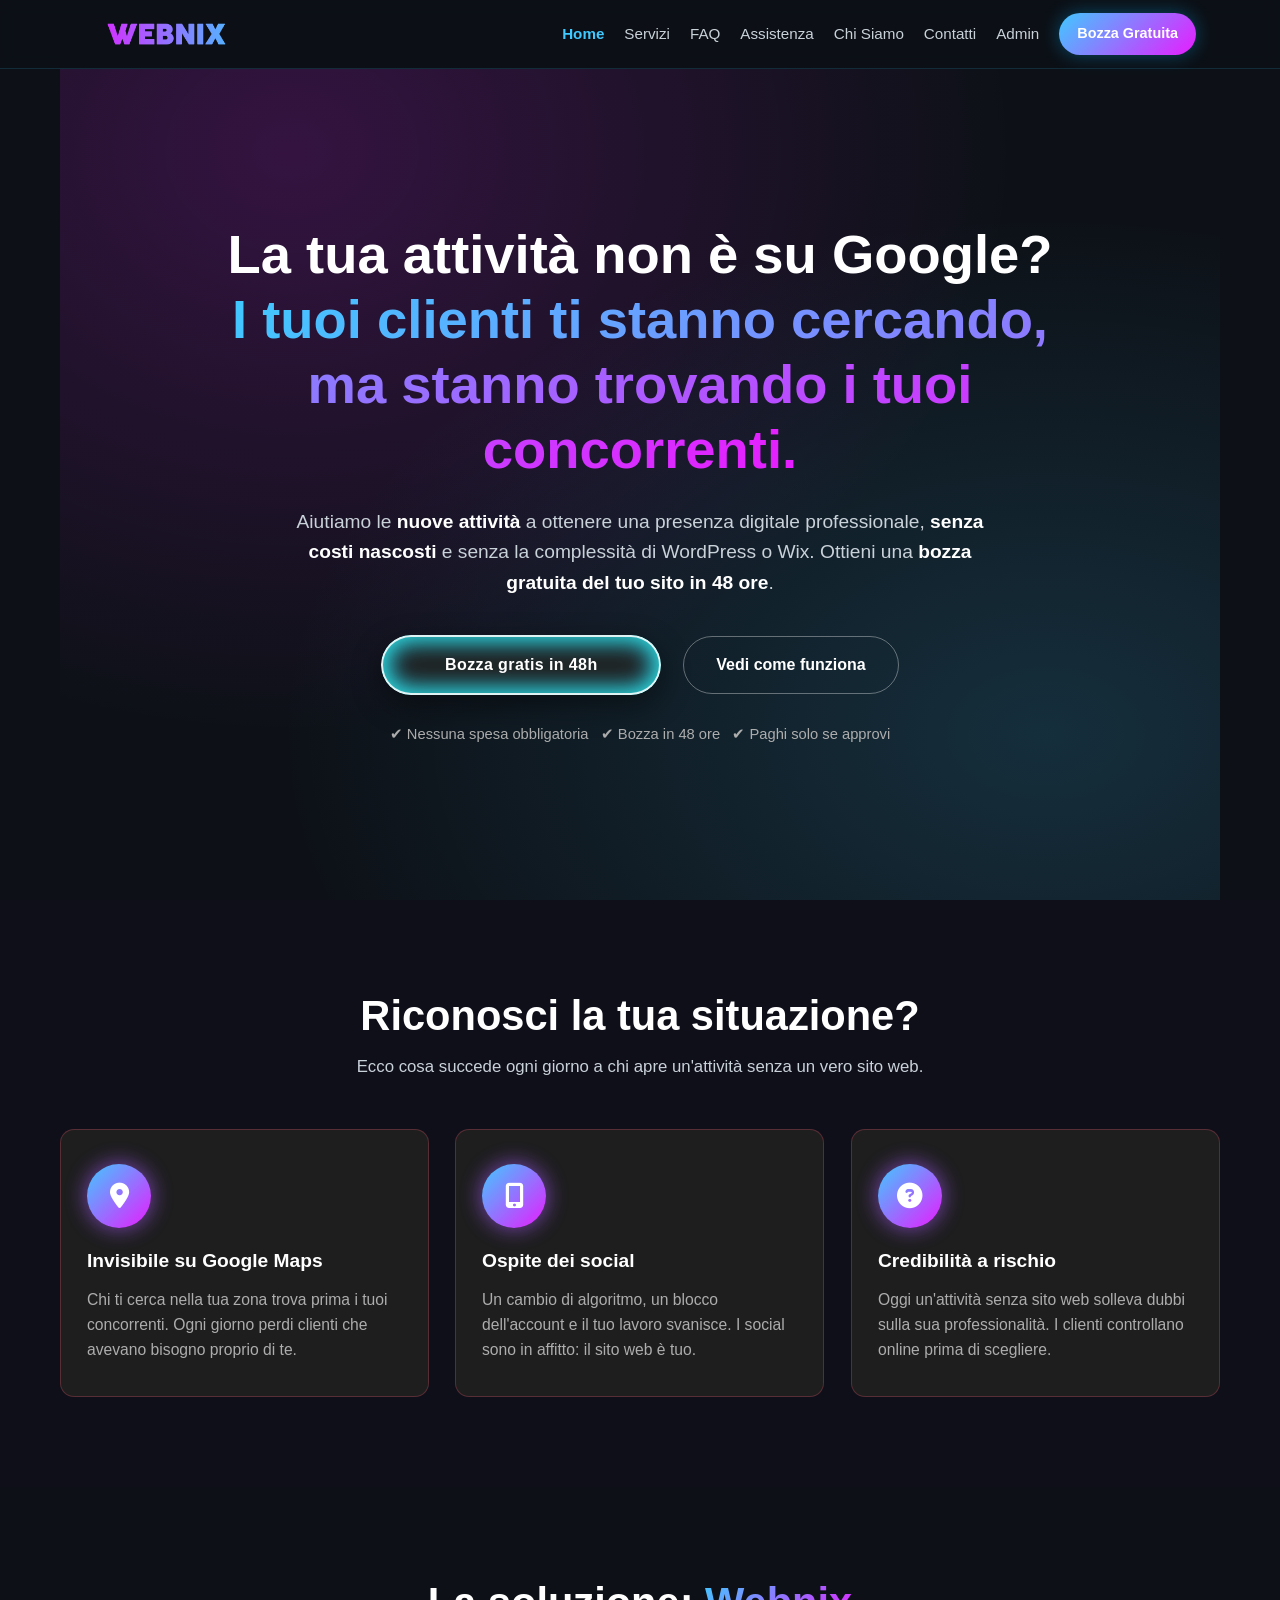
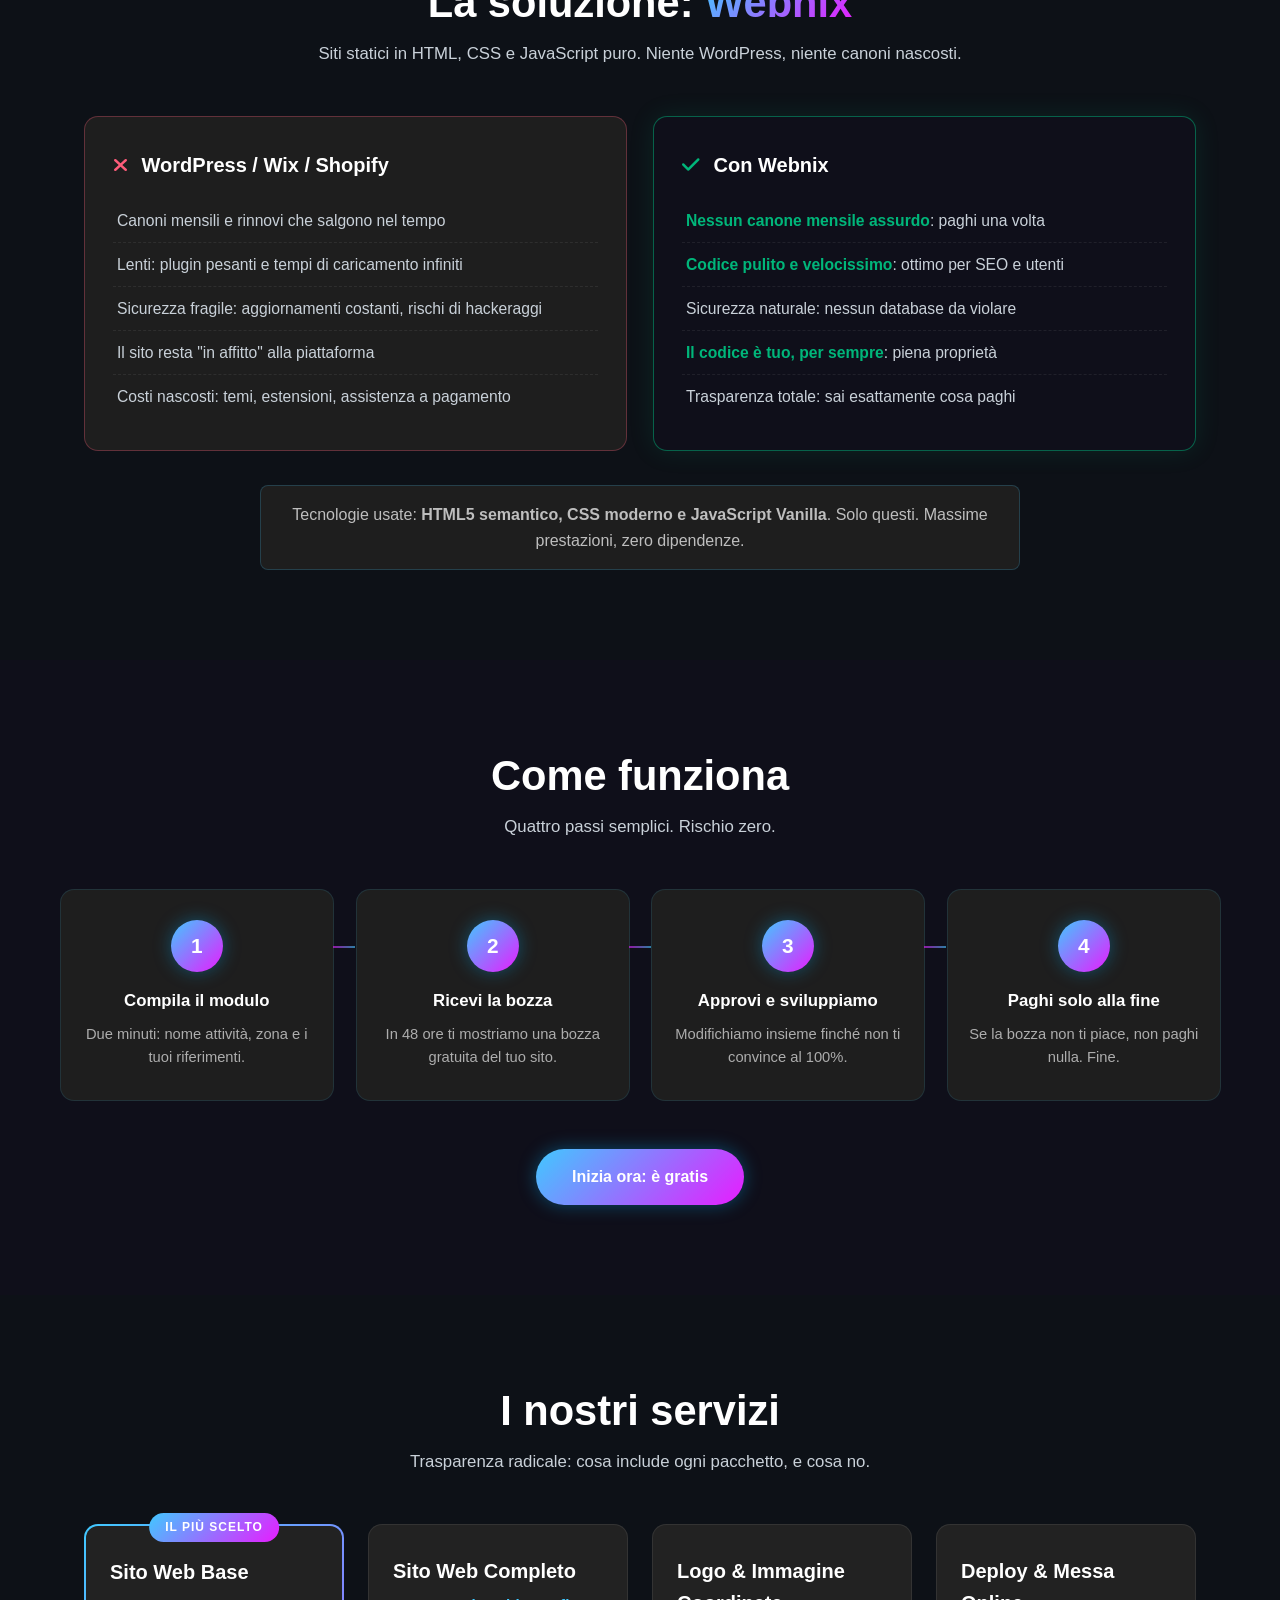
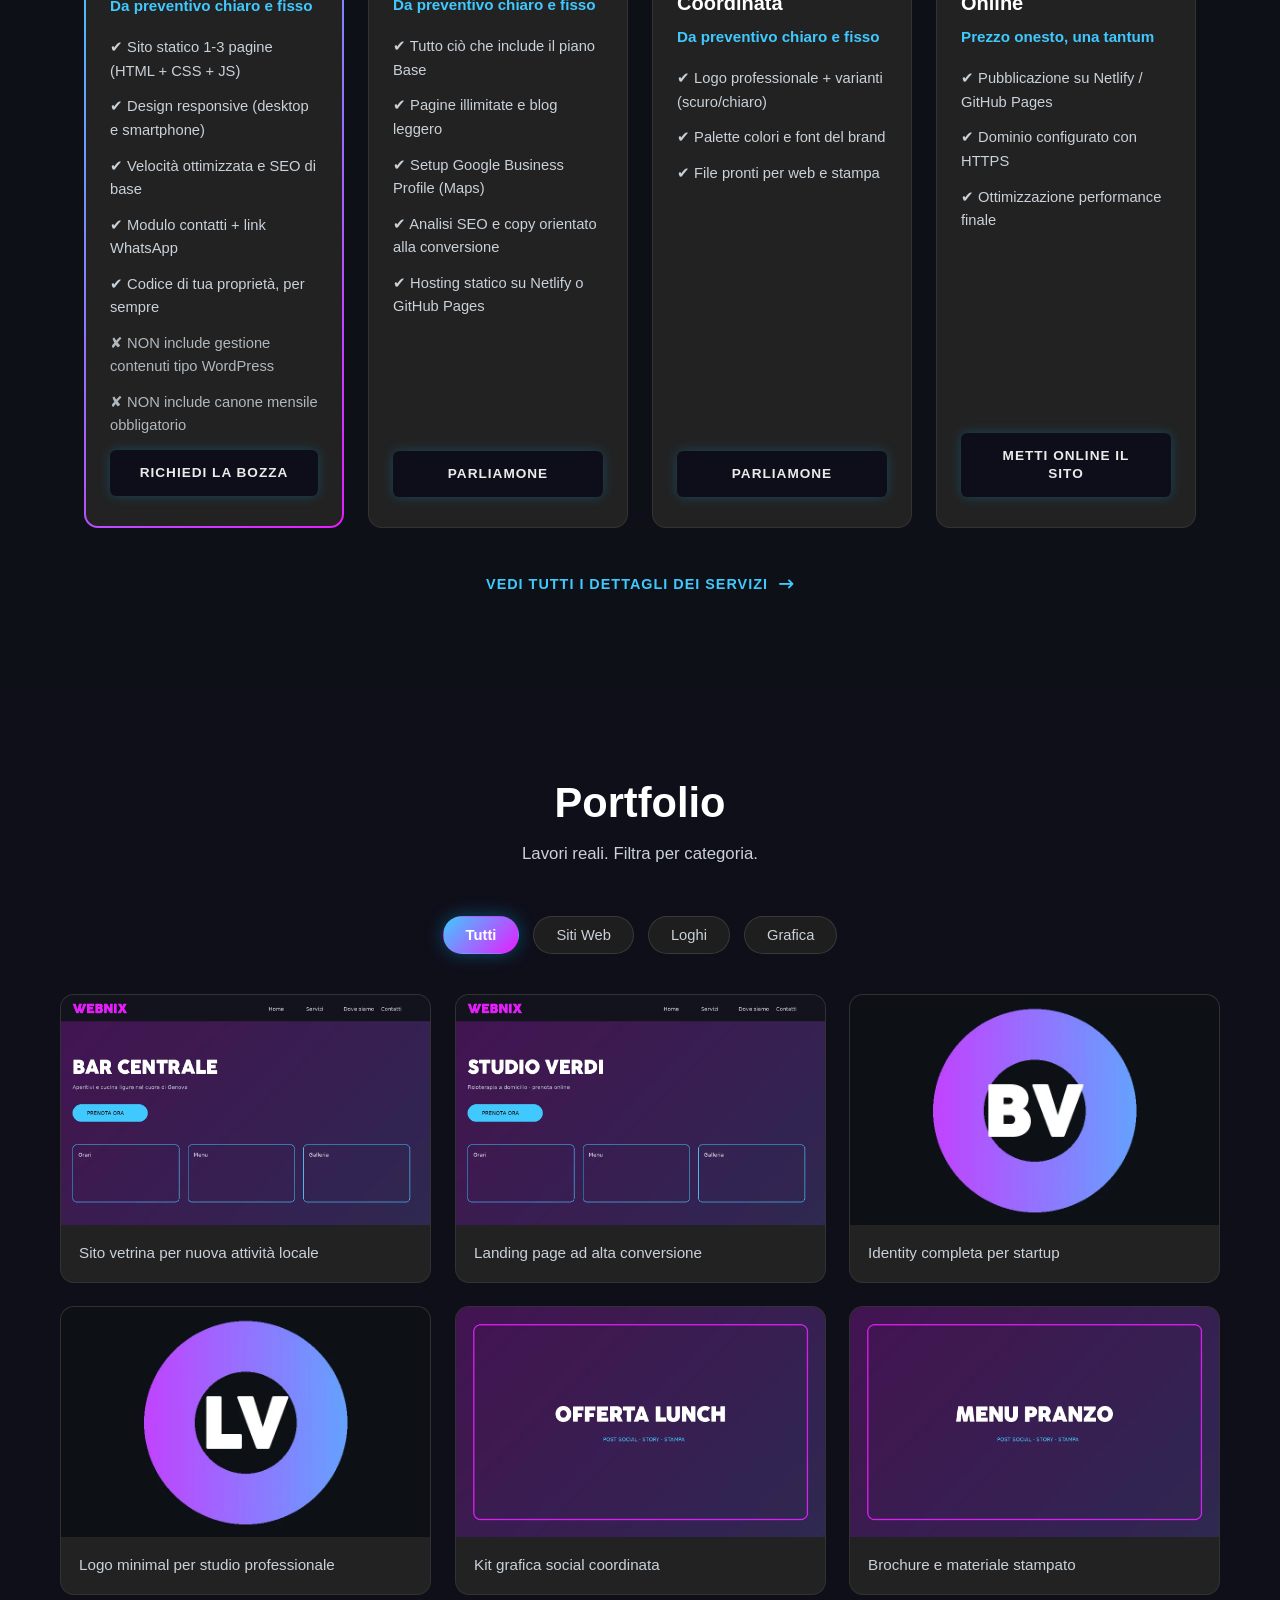
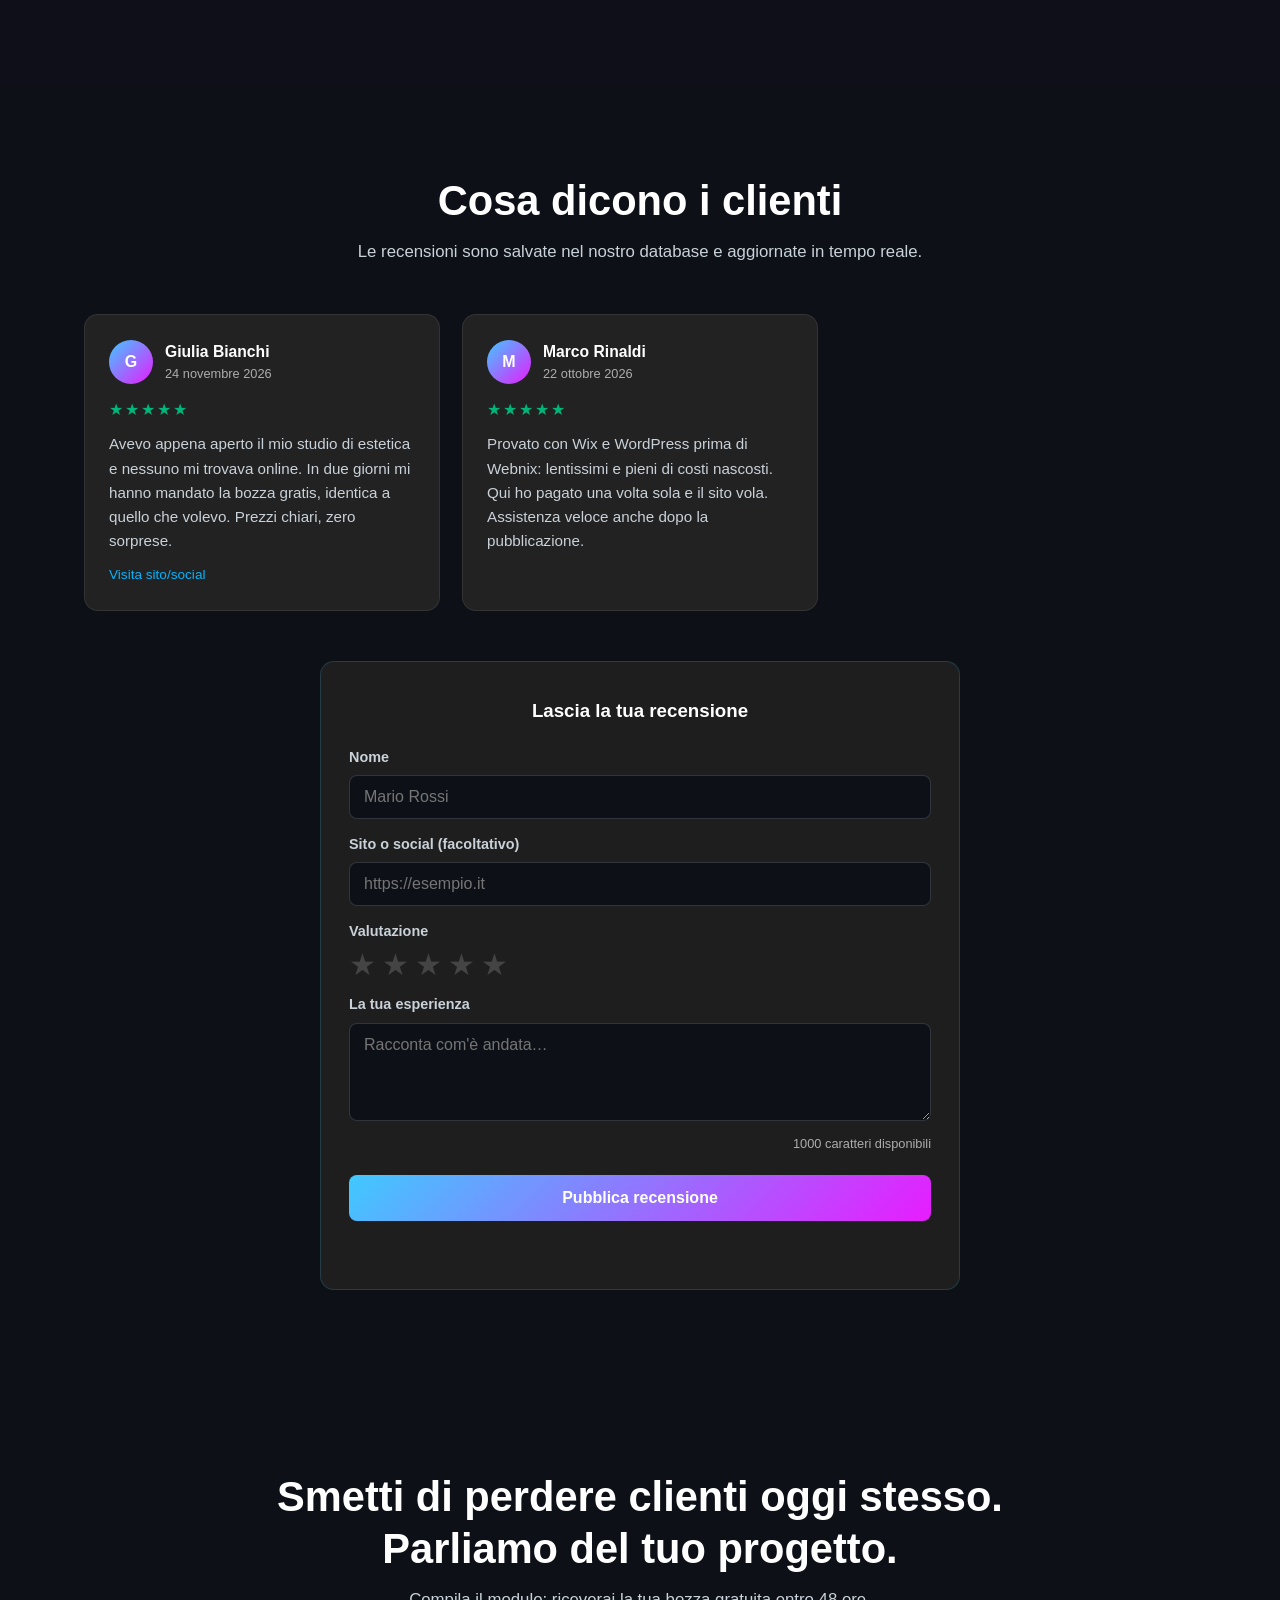
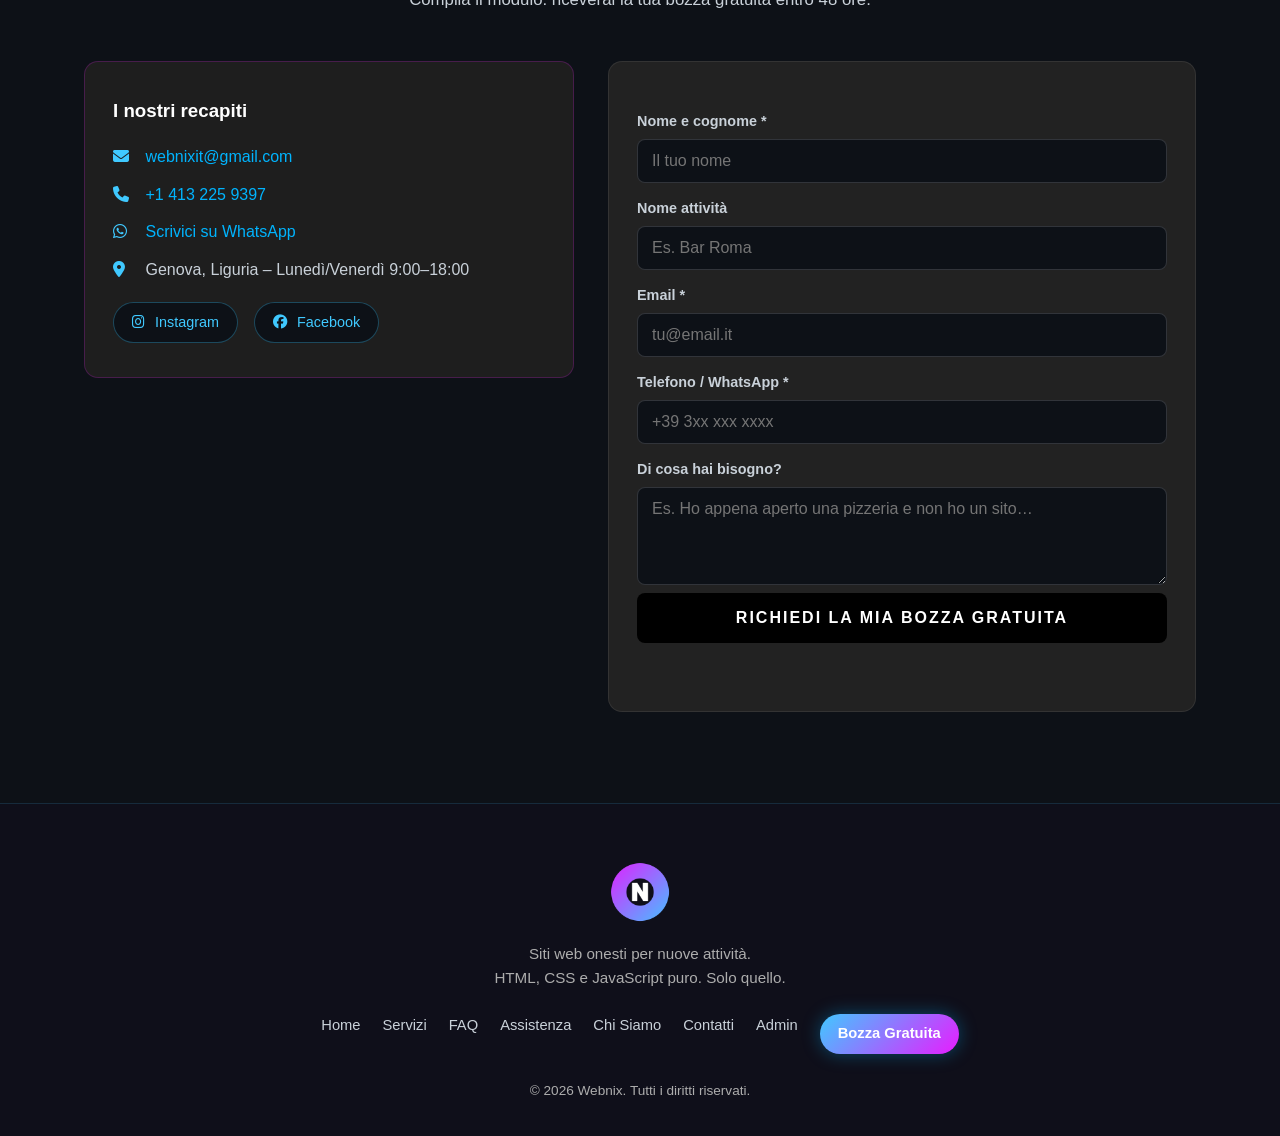
==== commit dd610fe3: "Redesign completo Webnix con pagine interne e componenti avanzati - index.html: Funnel Hero a tutto " ====
--- a/index.html
+++ b/index.html
@@ -9,8 +9,10 @@
   <meta property="og:description" content="Bozza gratuita in 48 ore. Paghi solo se ti piace. Nessun canone mensile assurdo.">
   <meta property="og:type" content="website">
   <meta property="og:url" content="https://webnix.it">
-  <link rel="icon" href="favicon.ico" sizes="any">
+  <link rel="icon" href="favicon.ico">
   <link rel="stylesheet" href="style.css">
+  <!-- Font Awesome: unico uso di classi esterne (marker tecnici fa-solid / fa-brands) -->
+  <link rel="stylesheet" href="https://cdnjs.cloudflare.com/ajax/libs/font-awesome/6.5.2/css/all.min.css">
 
   <!-- Dati strutturati Schema.org (SEO locale) -->
   <script type="application/ld+json">
@@ -42,39 +44,58 @@
 </head>
 <body>
 
-  <!-- ============ HEADER / NAV ============ -->
+  <!-- ============ LOADER GLOBALE ============ -->
+  <div id="global-loader2" aria-hidden="true">
+    <div id="loader2-anello">
+      <div id="loader2-cerchio">
+        <span id="loader2-brand">WEBNIX</span>
+        <span id="loader2-tag">DIGITAL AGENCY</span>
+      </div>
+    </div>
+    <p id="loader2-testo">Caricamento in corso...</p>
+    <div id="loader2-barra"><span id="loader2-progresso"></span></div>
+  </div>
+
+  <!-- ============ OVERLAY MENU MOBILE ============ -->
+  <div id="menu-overlay"></div>
+
+  <!-- ============ HEADER / NAV (fisso) ============ -->
   <header id="header">
     <div id="header-inner">
-      <a href="#hero" id="logo-link" aria-label="Webnix - torna alla home">
+      <a href="index.html" id="logo-link" aria-label="Webnix - torna alla home">
         <img id="logo-img" src="loghi/WEBNIX.png" alt="Logo Webnix">
       </a>
       <nav id="nav-desktop" aria-label="Navigazione principale">
-        <a href="#problema" class="nav-link">Il Problema</a>
-        <a href="#soluzione" class="nav-link">Soluzione</a>
-        <a href="#come-funziona" class="nav-link">Come Funziona</a>
-        <a href="#servizi" class="nav-link">Servizi</a>
-        <a href="#portfolio" class="nav-link">Portfolio</a>
-        <a href="#recensioni" class="nav-link">Recensioni</a>
-        <a href="#contatti" id="nav-cta">Bozza Gratuita</a>
+        <a href="index.html" id="link-home">Home</a>
+        <a href="servizi.html" id="link-servizi">Servizi</a>
+        <a href="faq.html" id="link-faq">FAQ</a>
+        <a href="assistenza.html" id="link-assistenza">Assistenza</a>
+        <a href="chi-siamo.html" id="link-chisiamo">Chi Siamo</a>
+        <a href="contatti.html" id="link-contatti">Contatti</a>
+        <a href="admin.html" id="link-admin">Admin</a>
+        <a href="index.html#contatti" id="nav-cta">Bozza Gratuita</a>
       </nav>
       <button id="menu-toggle" aria-label="Apri menu" aria-expanded="false">
         <span id="hamburger"></span>
       </button>
     </div>
-    <nav id="nav-mobile" aria-label="Navigazione mobile">
-      <a href="#problema">Il Problema</a>
-      <a href="#soluzione">Soluzione</a>
-      <a href="#come-funziona">Come Funziona</a>
-      <a href="#servizi">Servizi</a>
-      <a href="#portfolio">Portfolio</a>
-      <a href="#recensioni">Recensioni</a>
-      <a href="#contatti">Richiedi la Bozza Gratuita</a>
-    </nav>
   </header>
 
+  <!-- ============ DRAWER MOBILE ============ -->
+  <nav id="nav-mobile" aria-label="Navigazione mobile">
+    <a href="index.html"><i class="fa-solid fa-house" aria-hidden="true"></i> Home</a>
+    <a href="servizi.html"><i class="fa-solid fa-briefcase" aria-hidden="true"></i> Servizi</a>
+    <a href="faq.html"><i class="fa-solid fa-circle-question" aria-hidden="true"></i> FAQ</a>
+    <a href="assistenza.html"><i class="fa-solid fa-screwdriver-wrench" aria-hidden="true"></i> Assistenza</a>
+    <a href="chi-siamo.html"><i class="fa-solid fa-users" aria-hidden="true"></i> Chi Siamo</a>
+    <a href="contatti.html"><i class="fa-solid fa-envelope" aria-hidden="true"></i> Contatti</a>
+    <a href="admin.html"><i class="fa-solid fa-lock" aria-hidden="true"></i> Admin</a>
+    <a href="index.html#contatti" id="nav-mobile-cta">Bozza Gratuita</a>
+  </nav>
+
   <main>
 
-    <!-- ============ 1. HERO ============ -->
+    <!-- ============ 1. HERO (full-bleed a tutto schermo) ============ -->
     <section id="hero">
       <div id="hero-content">
         <h1 id="hero-title">La tua attività non è su Google?<br>
@@ -84,7 +105,13 @@
           <strong>senza costi nascosti</strong> e senza la complessità di WordPress o Wix.
           Ottieni una <strong>bozza gratuita del tuo sito in 48 ore</strong>.</p>
         <div id="hero-buttons">
-          <a href="#contatti" id="bottone1">Richiedi la tua bozza gratuita</a>
+          <a href="#contatti" id="bottone1">
+            <span id="bottone1-layer1"></span>
+            <span id="bottone1-layer2"></span>
+            <span id="bottone1-layer3"></span>
+            <span id="bottone1-testo-a">Bozza gratis in 48h</span>
+            <span id="bottone1-testo-b">Bozza gratis in 48h →</span>
+          </a>
           <a href="#come-funziona" id="bottone2">Vedi come funziona</a>
         </div>
         <p id="hero-trust">✔ Nessuna spesa obbligatoria &nbsp; ✔ Bozza in 48 ore &nbsp; ✔ Paghi solo se approvi</p>
@@ -93,21 +120,21 @@
 
     <!-- ============ 2. IL PROBLEMA ============ -->
     <section id="problema">
-      <h2 class="sezione-titolo">Riconosci la tua situazione?</h2>
-      <p class="sezione-sottotitolo">Ecco cosa succede ogni giorno a chi apre un'attività senza un vero sito web.</p>
+      <h2 id="titolo-problema">Riconosci la tua situazione?</h2>
+      <p id="sottotitolo-problema">Ecco cosa succede ogni giorno a chi apre un'attività senza un vero sito web.</p>
       <div id="problema-grid">
         <article id="card-problema-1">
-          <span class="icona-card">📍</span>
+          <span id="icona-problema-1"><i class="fa-solid fa-location-dot" aria-hidden="true"></i></span>
           <h3>Invisibile su Google Maps</h3>
           <p>Chi ti cerca nella tua zona trova prima i tuoi concorrenti. Ogni giorno perdi clienti che avevano bisogno proprio di te.</p>
         </article>
         <article id="card-problema-2">
-          <span class="icona-card">📱</span>
+          <span id="icona-problema-2"><i class="fa-solid fa-mobile-screen-button" aria-hidden="true"></i></span>
           <h3>Ospite dei social</h3>
           <p>Un cambio di algoritmo, un blocco dell'account e il tuo lavoro svanisce. I social sono in affitto: il sito web è tuo.</p>
         </article>
         <article id="card-problema-3">
-          <span class="icona-card">🤔</span>
+          <span id="icona-problema-3"><i class="fa-solid fa-circle-question" aria-hidden="true"></i></span>
           <h3>Credibilità a rischio</h3>
           <p>Oggi un'attività senza sito web solleva dubbi sulla sua professionalità. I clienti controllano online prima di scegliere.</p>
         </article>
@@ -116,11 +143,11 @@
 
     <!-- ============ 3. LA SOLUZIONE ============ -->
     <section id="soluzione">
-      <h2 class="sezione-titolo">La soluzione: <span id="soluzione-brand">Webnix</span></h2>
-      <p class="sezione-sottotitolo">Siti statici in HTML, CSS e JavaScript puro. Niente WordPress, niente canoni nascosti.</p>
+      <h2 id="titolo-soluzione">La soluzione: <span id="soluzione-brand">Webnix</span></h2>
+      <p id="sottotitolo-soluzione">Siti statici in HTML, CSS e JavaScript puro. Niente WordPress, niente canoni nascosti.</p>
       <div id="confronto">
         <div id="confronto-altri">
-          <h3>❌ WordPress / Wix / Shopify</h3>
+          <h3><i class="fa-solid fa-xmark" aria-hidden="true"></i> WordPress / Wix / Shopify</h3>
           <ul>
             <li>Canoni mensili e rinnovi che salgono nel tempo</li>
             <li>Lenti: plugin pesanti e tempi di caricamento infiniti</li>
@@ -130,7 +157,7 @@
           </ul>
         </div>
         <div id="confronto-noi">
-          <h3>✅ Con Webnix</h3>
+          <h3><i class="fa-solid fa-check" aria-hidden="true"></i> Con Webnix</h3>
           <ul>
             <li><strong>Nessun canone mensile assurdo</strong>: paghi una volta</li>
             <li><strong>Codice pulito e velocissimo</strong>: ottimo per SEO e utenti</li>
@@ -145,26 +172,26 @@
 
     <!-- ============ 4. COME FUNZIONA ============ -->
     <section id="come-funziona">
-      <h2 class="sezione-titolo">Come funziona</h2>
-      <p class="sezione-sottotitolo">Quattro passi semplici. Rischio zero.</p>
+      <h2 id="titolo-comefunziona">Come funziona</h2>
+      <p id="sottotitolo-comefunziona">Quattro passi semplici. Rischio zero.</p>
       <div id="timeline">
-        <div class="step" id="step-1">
-          <span class="step-num">1</span>
+        <div id="step-1">
+          <span id="step-num-1">1</span>
           <h3>Compila il modulo</h3>
           <p>Due minuti: nome attività, zona e i tuoi riferimenti.</p>
         </div>
-        <div class="step" id="step-2">
-          <span class="step-num">2</span>
+        <div id="step-2">
+          <span id="step-num-2">2</span>
           <h3>Ricevi la bozza</h3>
           <p>In 48 ore ti mostriamo una bozza gratuita del tuo sito.</p>
         </div>
-        <div class="step" id="step-3">
-          <span class="step-num">3</span>
+        <div id="step-3">
+          <span id="step-num-3">3</span>
           <h3>Approvi e sviluppiamo</h3>
           <p>Modifichiamo insieme finché non ti convince al 100%.</p>
         </div>
-        <div class="step" id="step-4">
-          <span class="step-num">4</span>
+        <div id="step-4">
+          <span id="step-num-4">4</span>
           <h3>Paghi solo alla fine</h3>
           <p>Se la bozza non ti piace, non paghi nulla. Fine.</p>
         </div>
@@ -174,99 +201,100 @@
 
     <!-- ============ 5. SERVIZI ============ -->
     <section id="servizi">
-      <h2 class="sezione-titolo">I nostri servizi</h2>
-      <p class="sezione-sottotitolo">Trasparenza radicale: cosa include ogni pacchetto, e cosa no.</p>
+      <h2 id="titolo-servizi">I nostri servizi</h2>
+      <p id="sottotitolo-servizi">Trasparenza radicale: cosa include ogni pacchetto, e cosa no.</p>
       <div id="servizi-grid">
 
         <article id="card-servizio-base">
           <span id="badge-piu-scelto">Il più scelto</span>
           <h3>Sito Web Base</h3>
           <p id="servizio-base-prezzo">Da preventivo chiaro e fisso</p>
-          <ul class="include">
+          <ul id="lista-include-1">
             <li>✔ Sito statico 1-3 pagine (HTML + CSS + JS)</li>
             <li>✔ Design responsive (desktop e smartphone)</li>
             <li>✔ Velocità ottimizzata e SEO di base</li>
             <li>✔ Modulo contatti + link WhatsApp</li>
             <li>✔ Codice di tua proprietà, per sempre</li>
           </ul>
-          <ul class="esclude">
+          <ul id="lista-esclude-2" data-lista="esclude">
             <li>✘ NON include gestione contenuti tipo WordPress</li>
             <li>✘ NON include canone mensile obbligatorio</li>
           </ul>
-          <a href="#contatti" class="btn-servizio">Richiedi la bozza</a>
+          <a href="contatti.html" id="btn-servizio-base">Richiedi la bozza</a>
         </article>
 
         <article id="card-servizio-completo">
           <h3>Sito Web Completo</h3>
           <p id="servizio-completo-prezzo">Da preventivo chiaro e fisso</p>
-          <ul class="include">
+          <ul id="lista-include-3">
             <li>✔ Tutto ciò che include il piano Base</li>
             <li>✔ Pagine illimitate e blog leggero</li>
             <li>✔ Setup Google Business Profile (Maps)</li>
             <li>✔ Analisi SEO e copy orientato alla conversione</li>
             <li>✔ Hosting statico su Netlify o GitHub Pages</li>
           </ul>
-          <a href="#contatti" class="btn-servizio">Richiedi la bozza</a>
+          <a href="contatti.html" id="btn-servizio-completo">Parliamone</a>
         </article>
 
         <article id="card-servizio-brand">
           <h3>Logo & Immagine Coordinata</h3>
           <p id="servizio-brand-prezzo">Da preventivo chiaro e fisso</p>
-          <ul class="include">
+          <ul id="lista-include-4">
             <li>✔ Logo professionale + varianti (scuro/chiaro)</li>
             <li>✔ Palette colori e font del brand</li>
             <li>✔ File pronti per web e stampa</li>
           </ul>
-          <a href="#contatti" class="btn-servizio">Parliamone</a>
+          <a href="contatti.html" id="btn-servizio-brand">Parliamone</a>
         </article>
 
         <article id="card-servizio-deploy">
           <h3>Deploy & Messa Online</h3>
           <p id="servizio-deploy-prezzo">Prezzo onesto, una tantum</p>
-          <ul class="include">
+          <ul id="lista-include-5">
             <li>✔ Pubblicazione su Netlify / GitHub Pages</li>
             <li>✔ Dominio configurato con HTTPS</li>
             <li>✔ Ottimizzazione performance finale</li>
           </ul>
-          <a href="#contatti" class="btn-servizio">Metti online il sito</a>
-        </article>
-
-      </div>
+          <a href="contatti.html" id="btn-servizio-deploy">Metti online il sito</a>
+        </article>
+
+      </div>
+      <p id="servizi-more"><a href="servizi.html">VEDI TUTTI I DETTAGLI DEI SERVIZI <i class="fa-solid fa-arrow-right-long" aria-hidden="true"></i></a></p>
     </section>
 
     <!-- ============ 6. PORTFOLIO ============ -->
     <section id="portfolio">
-      <h2 class="sezione-titolo">Portfolio</h2>
-      <p class="sezione-sottotitolo">Lavori reali. Filtra per categoria.</p>
+      <h2 id="titolo-portfolio">Portfolio</h2>
+      <p id="sottotitolo-portfolio">Lavori reali. Filtra per categoria.</p>
       <div id="filtri-portfolio">
-        <button class="filtro attivo" data-filtro="tutti">Tutti</button>
-        <button class="filtro" data-filtro="siti">Siti Web</button>
-        <button class="filtro" data-filtro="loghi">Loghi</button>
-        <button class="filtro" data-filtro="grafica">Grafica</button>
+        <button id="filtro-tutti" data-filtro="tutti" attivo="si">Tutti</button>
+        <button id="filtro-siti" data-filtro="siti">Siti Web</button>
+        <button id="filtro-loghi" data-filtro="loghi">Loghi</button>
+        <button id="filtro-grafica" data-filtro="grafica">Grafica</button>
       </div>
       <div id="portfolio-grid">
-        <figure class="work" data-categoria="siti">
-          <img src="assets/images/portfolio-sito-1.webp" alt="Screenshot di un sito web realizzato da Webnix" loading="lazy">
+        <figure id="work-1" data-categoria="siti">
+          <img id="img-work-1" src="assets/images/portfolio-sito-1.webp" alt="Screenshot di un sito web realizzato da Webnix" loading="lazy">
           <figcaption>Sito vetrina per nuova attività locale</figcaption>
         </figure>
-        <figure class="work" data-categoria="siti">
-          <img src="assets/images/portfolio-sito-2.webp" alt="Landing page responsive realizzata da Webnix" loading="lazy">
+        <figure id="work-2" data-categoria="siti">
+          <img id="img-work-2" src="assets/images/portfolio-sito-2.webp" alt="Landing page responsive realizzata da Webnix" loading="lazy">
           <figcaption>Landing page ad alta conversione</figcaption>
         </figure>
-        <figure class="work" data-categoria="loghi">
-          <img src="assets/images/portfolio-logo-1.webp" alt="Logo progettato da Webnix" loading="lazy">
+        <figure id="work-3" data-categoria="loghi">
+          <img id="img-work-3" src="assets/images/portfolio-logo-1.webp" alt="Logo progettato da Webnix" loading="lazy">
           <figcaption>Identity completa per startup</figcaption>
         </figure>
-        <figure class="work" data-categoria="loghi">
-          <img src="assets/images/portfolio-logo-2.webp" alt="Mark design realizzato da Webnix" loading="lazy">
+        <figure id="work-4" data-categoria="loghi">
+          <img id="img-work-4" src="assets/images/portfolio-logo-2.webp" alt="Mark design realizzato da Webnix" loading="lazy">
           <figcaption>Logo minimal per studio professionale</figcaption>
         </figure>
-        <figure class="work" data-categoria="grafica">
-          <img src="assets/images/portfolio-grafica-1.webp" alt="Grafica social realizzata da Webnix" loading="lazy">
+        <figure id="work-5" data-categoria="grafica">
+          <img id="img-work-5" src="assets/images/portfolio-grafica-1.webp" alt="Grafica social realizzata da Webnix" loading="lazy">
           <figcaption>Kit grafica social coordinata</figcaption>
         </figure>
-        <figure class="work" data-categoria="grafica">
-          <img src="assets/images/portfolio-grafica-2.webp" alt="Brochure stampata progettata da Webnix" loading="lazy">
+        <figure id="work-6" data-categoria="grafica">
+          <img id="img-work-6" src="assets/images/portfolio-grafica-2.webp" alt="Brochure stampata progettata da Webnix" loading="lazy">
           <figcaption>Brochure e materiale stampato</figcaption>
         </figure>
       </div>
@@ -274,8 +302,8 @@
 
     <!-- ============ 7. RECENSIONI ============ -->
     <section id="recensioni">
-      <h2 class="sezione-titolo">Cosa dicono i clienti</h2>
-      <p class="sezione-sottotitolo">Le recensioni sono salvate nel nostro database e aggiornate in tempo reale.</p>
+      <h2 id="titolo-recensioni">Cosa dicono i clienti</h2>
+      <p id="sottotitolo-recensioni">Le recensioni sono salvate nel nostro database e aggiornate in tempo reale.</p>
 
       <div id="recensioni-loader" hidden>Caricamento recensioni…</div>
       <div id="recensioni-vuote" hidden>Nessuna recensione ancora. Lascia per primo la tua!</div>
@@ -293,11 +321,11 @@
 
         <label id="rev-stelle-label">Valutazione</label>
         <div id="rev-stelle" role="radiogroup" aria-label="Numero di stelle">
-          <button type="button" class="stella" data-valore="1" aria-label="1 stella">★</button>
-          <button type="button" class="stella" data-valore="2" aria-label="2 stelle">★</button>
-          <button type="button" class="stella" data-valore="3" aria-label="3 stelle">★</button>
-          <button type="button" class="stella" data-valore="4" aria-label="4 stelle">★</button>
-          <button type="button" class="stella" data-valore="5" aria-label="5 stelle">★</button>
+          <button type="button" id="stella-1" data-valore="1" aria-label="1 stella">★</button>
+          <button type="button" id="stella-2" data-valore="2" aria-label="2 stelle">★</button>
+          <button type="button" id="stella-3" data-valore="3" aria-label="3 stelle">★</button>
+          <button type="button" id="stella-4" data-valore="4" aria-label="4 stelle">★</button>
+          <button type="button" id="stella-5" data-valore="5" aria-label="5 stelle">★</button>
         </div>
 
         <label for="rev-testo">La tua esperienza</label>
@@ -311,19 +339,19 @@
 
     <!-- ============ 8. CONTATTI / CTA FINALE ============ -->
     <section id="contatti">
-      <h2 class="sezione-titolo">Smetti di perdere clienti oggi stesso.<br>Parliamo del tuo progetto.</h2>
-      <p class="sezione-sottotitolo">Compila il modulo: riceverai la tua bozza gratuita entro 48 ore.</p>
+      <h2 id="titolo-contatti">Smetti di perdere clienti oggi stesso.<br>Parliamo del tuo progetto.</h2>
+      <p id="sottotitolo-contatti">Compila il modulo: riceverai la tua bozza gratuita entro 48 ore.</p>
 
       <div id="contatti-grid">
         <div id="contatti-info">
           <h3>I nostri recapiti</h3>
-          <p>📧 <a href="mailto:webnixit@gmail.com">webnixit@gmail.com</a></p>
-          <p>📞 <a href="tel:+14132259397">+1 413 225 9397</a></p>
-          <p>💬 <a href="https://wa.me/14132259397?text=Ciao%20Webnix!%20Vorrei%20la%20bozza%20gratuita%20del%20mio%20sito." target="_blank" rel="noopener">Scrivici su WhatsApp</a></p>
-          <p>📍 Genova, Liguria – Lunedì/Venerdì 9:00–18:00</p>
+          <p><i class="fa-solid fa-envelope" aria-hidden="true"></i> <a href="mailto:webnixit@gmail.com">webnixit@gmail.com</a></p>
+          <p><i class="fa-solid fa-phone" aria-hidden="true"></i> <a href="tel:+14132259397">+1 413 225 9397</a></p>
+          <p><i class="fa-brands fa-whatsapp" aria-hidden="true"></i> <a href="https://wa.me/14132259397?text=Ciao%20Webnix!%20Vorrei%20la%20bozza%20gratuita%20del%20mio%20sito." target="_blank" rel="noopener">Scrivici su WhatsApp</a></p>
+          <p><i class="fa-solid fa-location-dot" aria-hidden="true"></i> Genova, Liguria – Lunedì/Venerdì 9:00–18:00</p>
           <div id="social-links">
-            <a href="https://www.instagram.com/webnix.it" target="_blank" rel="noopener" aria-label="Instagram Webnix">Instagram</a>
-            <a href="https://www.facebook.com/people/Webnix-Digital-Agency/61582890411506/" target="_blank" rel="noopener" aria-label="Facebook Webnix">Facebook</a>
+            <a href="https://www.instagram.com/webnix.it" target="_blank" rel="noopener" aria-label="Instagram Webnix"><i class="fa-brands fa-instagram" aria-hidden="true"></i> Instagram</a>
+            <a href="https://www.facebook.com/people/Webnix-Digital-Agency/61582890411506/" target="_blank" rel="noopener" aria-label="Facebook Webnix"><i class="fa-brands fa-facebook" aria-hidden="true"></i> Facebook</a>
           </div>
         </div>
 
@@ -344,10 +372,10 @@
           <textarea id="ct-messaggio" name="messaggio" rows="4" placeholder="Es. Ho appena aperto una pizzeria e non ho un sito…"></textarea>
 
           <button type="submit" id="glow-button">
-            <span class="glow-line glow-top"></span>
-            <span class="glow-line glow-bottom"></span>
-            <span class="glow-line glow-left"></span>
-            <span class="glow-line glow-right"></span>
+            <span id="glow-top"></span>
+            <span id="glow-bottom"></span>
+            <span id="glow-left"></span>
+            <span id="glow-right"></span>
             Richiedi la mia bozza gratuita
           </button>
           <p id="ct-feedback" role="status"></p>
@@ -360,21 +388,38 @@
   <!-- ============ FOOTER ============ -->
   <footer id="footer">
     <div id="footer-inner">
-      <img id="footer-logo" src="WEBNIX-Logo-Solo-Simbolo-(1).png" alt="Simbolo Webnix">
+      <img id="footer-logo" src="loghi/WEBNIX-Simbolo.png" alt="Simbolo Webnix">
       <p id="footer-tagline">Siti web onesti per nuove attività.<br>HTML, CSS e JavaScript puro. Solo quello.</p>
       <nav id="footer-links" aria-label="Link footer">
-        <a href="#problema">Problema</a>
-        <a href="#servizi">Servizi</a>
-        <a href="#portfolio">Portfolio</a>
-        <a href="#contatti">Contatti</a>
+        <a href="index.html">Home</a>
+        <a href="servizi.html">Servizi</a>
+        <a href="faq.html">FAQ</a>
+        <a href="assistenza.html">Assistenza</a>
+        <a href="chi-siamo.html">Chi Siamo</a>
+        <a href="contatti.html">Contatti</a>
+        <a href="admin.html">Admin</a>
+        <a href="index.html#contatti">Bozza Gratuita</a>
       </nav>
       <p id="footer-copy">© 2026 Webnix. Tutti i diritti riservati.</p>
     </div>
   </footer>
 
-  <!-- Firebase SDK (compat) per le recensioni: rimosso automaticamente se config.js non è compilato -->
-  <script src="https://www.gstatic.com/firebasejs/10.12.5/firebase-app-compat.js" defer></script>
-  <script src="https://www.gstatic.com/firebasejs/10.12.5/firebase-database-compat.js" defer></script>
+  <!-- Firebase SDK (compat): caricato SOLO se config.js ha le chiavi vere compilate.
+       Con HTML/CSS/JS puro, senza build step: un micro-script inline decide se
+       iniettare i tag <script> di Firebase. Se non configurato, nessun download
+       esterno e il sito resta 100% statico. -->
+  <script>
+    // Anticipa la lettura di config.js solo per i due tag Firebase
+    fetch('config.js').then(function(r){return r.text();}).then(function(t){
+      if (!/LA_TUA_API_KEY|IL_TUO_PROGETTO/.test(t)) {
+        ['firebase-app-compat.js','firebase-database-compat.js'].forEach(function(f){
+          var s=document.createElement('script');
+          s.src='https://www.gstatic.com/firebasejs/10.12.5/'+f;
+          document.head.appendChild(s);
+        });
+      }
+    }).catch(function(){});
+  </script>
   <script src="config.js" defer></script>
   <script src="script.js" defer></script>
 </body>
--- a/style.css
+++ b/style.css
@@ -1,9 +1,14 @@
 /* ============================================================
    WEBNIX – style.css
    Solo HTML, CSS e JavaScript vanilla. Nessun framework (no Tailwind).
-   Design system centralizzato in :root. Approccio ID-first:
-   la maggior parte degli elementi è stilizzata tramite #id.
-   Responsive: desktop-first con breakpoint a 900px e 600px.
+   Design system centralizzato in :root sulla palette brand
+   (#e81cff viola neon / #40c9ff ciano neon / #0d1117 sfondo).
+   Approccio ID-first: tutto lo stile passa da #id o selettori
+   di struttura/attributo ([aperto="si"], [attivo="si"],
+   [visible="si"], [stato="ok"]…). Uniche classi: i marker
+   tecnici di Font Awesome (fa-solid / fa-brands), gestiti dal
+   proprio CDN e non definiti in questo file.
+   Responsive: breakpoint 900px (tablet/mobile) e 600px (smartphone).
    ============================================================ */
 
 /* ---------- 1. VARIABILI (Design System) ---------- */
@@ -20,7 +25,7 @@
   --bg-deep: #0f0f1a;               /* sezioni alternative */
   --bg-card: #222222;               /* card recensioni/portfolio */
   --bg-card-alt: #1e1e1e;           /* card secondarie */
-  --bg-btn-dark: rgb(14, 14, 26);   /* bottoni flip card */
+  --bg-btn-dark: rgb(31, 31, 31);   /* pillola bottone1 (fedele allo snippet) */
 
   /* Testi */
   --text-main: #ffffff;
@@ -38,12 +43,16 @@
   --radius-pill: 999px;
   --shadow-blue: 0 0 18px rgba(0, 180, 254, 0.35);
   --max-width: 1160px;
+  --header-h: 68px;                 /* altezza header fisso */
 }
 
 /* ---------- 2. RESET & BASE ---------- */
 *, *::before, *::after { box-sizing: border-box; margin: 0; padding: 0; }
 
-html { scroll-behavior: smooth; }
+html {
+  scroll-behavior: smooth;
+  scroll-padding-top: 90px;         /* ancore (#contatti ecc.) sotto l'header fisso */
+}
 
 body {
   background: var(--bg-main);
@@ -51,6 +60,7 @@
   font-family: "Segoe UI", Roboto, Helvetica, Arial, sans-serif;
   line-height: 1.6;
   -webkit-font-smoothing: antialiased;
+  padding-top: var(--header-h);     /* compensa l'header position:fixed */
 }
 
 img { max-width: 100%; display: block; }
@@ -64,15 +74,21 @@
   margin: 0 auto;
 }
 
-/* Titoli di sezione riutilizzati via classe minima (h2/h3 dentro le sezioni) */
-.sezione-titolo {
+/* Titoli di sezione: stesso stile applicato ai singoli #id (zero classi) */
+#titolo-problema, #titolo-soluzione, #titolo-comefunziona,
+#titolo-servizi, #titolo-portfolio, #titolo-recensioni, #titolo-contatti,
+#titolo-servizi-page, #titolo-faq, #titolo-assistenza,
+#titolo-chisiamo, #titolo-contatti-page, #titolo-admin {
   font-size: clamp(1.7rem, 4vw, 2.6rem);
   text-align: center;
   margin-bottom: 12px;
   line-height: 1.25;
 }
 
-.sezione-sottotitolo {
+#sottotitolo-problema, #sottotitolo-soluzione, #sottotitolo-comefunziona,
+#sottotitolo-servizi, #sottotitolo-portfolio, #sottotitolo-recensioni,
+#sottotitolo-contatti, #sottotitolo-faq, #sottotitolo-assistenza,
+#sottotitolo-chisiamo, #sottotitolo-contatti-page, #sottotitolo-admin {
   text-align: center;
   color: var(--text-secondary);
   max-width: 720px;
@@ -95,13 +111,100 @@
   margin-right: auto;
 }
 
-/* ---------- 3. HEADER & NAV ---------- */
+/* Scroll lock quando il drawer mobile è aperto */
+body[menu-aperto="si"] { overflow: hidden; }
+
+/* ---------- 3. LOADER GLOBALE (#global-loader2) ---------- */
+#global-loader2 {
+  position: fixed;
+  inset: 0;
+  z-index: 9999;
+  display: flex;
+  flex-direction: column;
+  align-items: center;
+  justify-content: center;
+  gap: 22px;
+  background: var(--bg-main);
+  transition: opacity 0.6s ease;
+}
+#global-loader2[scomparso="si"] {
+  opacity: 0;
+  pointer-events: none;
+}
+/* Fix: dopo la dissolvenza il loader non intercetta più nulla ed è rimosso dal layout */
+#global-loader2[finito="si"] { display: none; }
+
+#loader2-anello {
+  width: 150px;
+  height: 150px;
+  border-radius: 50%;
+  padding: 6px;
+  background: conic-gradient(from 0deg, transparent 10%, var(--accent-1), var(--accent-2), transparent 90%);
+  animation: rotazione-loader 1.1s linear infinite;
+}
+@keyframes rotazione-loader { to { transform: rotate(360deg); } }
+
+#loader2-cerchio {
+  width: 100%;
+  height: 100%;
+  border-radius: 50%;
+  background: var(--bg-main);
+  display: flex;
+  flex-direction: column;
+  align-items: center;
+  justify-content: center;
+  gap: 2px;
+  text-align: center;
+}
+#loader2-brand {
+  font-weight: 800;
+  letter-spacing: 3px;
+  font-size: 1.15rem;
+  background: var(--brand-gradient);
+  -webkit-background-clip: text;
+  background-clip: text;
+  color: transparent;
+}
+#loader2-tag {
+  font-size: 0.55rem;
+  letter-spacing: 3px;
+  color: var(--text-muted);
+  text-transform: uppercase;
+}
+
+#loader2-testo {
+  color: var(--text-secondary);
+  font-size: 0.9rem;
+  letter-spacing: 1px;
+}
+
+/* Barra di progresso SOTTO la scritta: si riempie fino al 100% */
+#loader2-barra {
+  width: min(280px, 70vw);
+  height: 6px;
+  border-radius: var(--radius-pill);
+  background: rgba(255, 255, 255, 0.08);
+  overflow: hidden;
+}
+#loader2-progresso {
+  display: block;
+  width: 0%;
+  height: 100%;
+  border-radius: inherit;
+  background: var(--brand-gradient);
+  transition: width 0.15s linear;
+}
+
+/* ---------- 4. HEADER & NAV (position: fixed) ---------- */
 #header {
-  position: sticky;
+  position: fixed;
   top: 0;
-  z-index: 100;
+  left: 0;
+  right: 0;
+  z-index: 110;                    /* sotto il drawer (200), sopra il resto */
   background: rgba(13, 17, 23, 0.92);
   backdrop-filter: blur(8px);
+  -webkit-backdrop-filter: blur(8px);
   border-bottom: 1px solid rgba(64, 201, 255, 0.15);
 }
 
@@ -109,6 +212,7 @@
   max-width: var(--max-width);
   margin: 0 auto;
   padding: 12px 24px;
+  min-height: var(--header-h);
   display: flex;
   align-items: center;
   justify-content: space-between;
@@ -121,15 +225,24 @@
 #nav-desktop {
   display: flex;
   align-items: center;
-  gap: 22px;
-}
-
-#nav-desktop .nav-link {
+  gap: 20px;
+}
+
+#link-home, #link-servizi, #link-faq, #link-assistenza,
+#link-chisiamo, #link-contatti, #link-admin {
   color: var(--text-secondary);
   font-size: 0.95rem;
   transition: color 0.2s ease;
-}
-#nav-desktop .nav-link:hover { color: var(--text-main); text-decoration: none; }
+  white-space: nowrap;
+}
+#link-home:hover, #link-servizi:hover, #link-faq:hover, #link-assistenza:hover,
+#link-chisiamo:hover, #link-contatti:hover, #link-admin:hover {
+  color: var(--text-main);
+  text-decoration: none;
+}
+
+/* Pagina corrente nella nav (impostato da script.js via attributo) */
+#nav-desktop a[pagina-corrente="si"] { color: var(--accent-2); font-weight: 700; }
 
 #nav-cta {
   background: var(--brand-gradient);
@@ -139,16 +252,18 @@
   font-weight: 600;
   font-size: 0.9rem;
   box-shadow: var(--shadow-blue);
+  white-space: nowrap;
 }
 #nav-cta:hover { text-decoration: none; transform: translateY(-2px); transition: transform 0.2s ease; }
 
-/* Hamburger (solo mobile) */
+/* Hamburger (solo mobile, ≤900px) */
 #menu-toggle {
   display: none;
   background: transparent;
   border: none;
   cursor: pointer;
   padding: 8px;
+  z-index: 210;                    /* resta cliccabile anche con overlay attivo */
 }
 #hamburger, #hamburger::before, #hamburger::after {
   content: "";
@@ -163,44 +278,102 @@
 #hamburger::before { position: absolute; top: -8px; }
 #hamburger::after  { position: absolute; top: 8px; }
 
-#menu-toggle.aperto #hamburger { background: transparent; }
-#menu-toggle.aperto #hamburger::before { transform: translateY(8px) rotate(45deg); }
-#menu-toggle.aperto #hamburger::after  { transform: translateY(-8px) rotate(-45deg); }
-
-/* Menu mobile (nascosto su desktop) */
+#menu-toggle[aperto="si"] #hamburger { background: transparent; }
+#menu-toggle[aperto="si"] #hamburger::before { transform: translateY(8px) rotate(45deg); }
+#menu-toggle[aperto="si"] #hamburger::after  { transform: translateY(-8px) rotate(-45deg); }
+
+/* ---------- 5. DRAWER MOBILE (vetro + overlay) ---------- */
+/* Overlay scuro dietro il drawer */
+#menu-overlay {
+  position: fixed;
+  inset: 0;
+  z-index: 190;
+  background: rgba(0, 0, 0, 0.6);
+  opacity: 0;
+  pointer-events: none;
+  transition: opacity 0.3s ease;
+}
+#menu-overlay[aperto="si"] {
+  opacity: 1;
+  pointer-events: auto;
+}
+
+/* Drawer laterale: NEVER attivo su desktop (>900px) */
 #nav-mobile {
-  display: none;
-  flex-direction: column;
-  background: var(--bg-main);
-  padding: 8px 24px 20px;
-  border-bottom: 1px solid rgba(64, 201, 255, 0.15);
-}
-#nav-mobile.visible { display: flex; }
-#nav-mobile a {
-  color: var(--text-secondary);
-  padding: 12px 0;
-  border-bottom: 1px solid rgba(255, 255, 255, 0.06);
-  font-size: 1rem;
-}
-#nav-mobile a:last-child {
-  color: #fff;
-  font-weight: 700;
-  border-bottom: none;
-  background: var(--brand-gradient);
-  border-radius: var(--radius-sm);
-  padding: 12px;
-  text-align: center;
-  margin-top: 12px;
-}
-#nav-mobile a:hover { text-decoration: none; color: var(--text-main); }
-
-/* ---------- 4. HERO ---------- */
+  display: none;                   /* disattivato del tutto oltre i 900px */
+}
+
+@media (max-width: 900px) {
+  #nav-mobile {
+    display: flex;
+    flex-direction: column;
+    position: fixed;
+    top: 0;
+    right: 0;
+    bottom: 0;
+    width: min(320px, 85vw);
+    z-index: 200;                  /* SOPRA l'header (110) */
+    padding: calc(var(--header-h) + 26px) 26px 30px;
+    gap: 6px;
+    background: rgba(13, 17, 23, 0.55);
+    backdrop-filter: blur(18px);
+    -webkit-backdrop-filter: blur(18px);
+    border-left: 1px solid rgba(64, 201, 255, 0.25);
+    transform: translateX(105%);
+    visibility: hidden;
+    transition: transform 0.35s cubic-bezier(0.22, 1, 0.36, 1), visibility 0.35s;
+    overflow-y: auto;
+  }
+  /* Stato aperto: selettore irrobustito (apre sia attr sul nav che sul body) */
+  #nav-mobile[aperto="si"],
+  body[menu-aperto="si"] #nav-mobile {
+    transform: translateX(0);
+    visibility: visible;
+  }
+
+  #nav-mobile a {
+    display: flex;
+    align-items: center;
+    gap: 14px;
+    color: #fff;
+    font-size: 1.35rem;
+    font-weight: 700;
+    text-align: left;
+    padding: 13px 4px;
+    border-bottom: 1px solid rgba(255, 255, 255, 0.08);
+  }
+  #nav-mobile a i {
+    width: 26px;
+    text-align: center;
+    font-size: 1.15rem;
+    background: var(--brand-gradient);
+    -webkit-background-clip: text;
+    background-clip: text;
+    color: transparent;
+  }
+  #nav-mobile a:hover { text-decoration: none; color: var(--accent-2); }
+
+  #nav-mobile-cta {
+    justify-content: center;
+    background: var(--brand-gradient);
+    border-radius: var(--radius-pill);
+    border-bottom: none;
+    margin-top: 18px;
+    font-size: 1.1rem;
+    color: #fff;
+    box-shadow: var(--shadow-blue);
+  }
+  #nav-mobile-cta i { background: none; color: #fff; -webkit-text-fill-color: #fff; }
+}
+
+/* ---------- 6. HERO (full-bleed a tutto schermo) ---------- */
 #hero {
-  min-height: 88vh;
+  min-height: calc(100vh - var(--header-h));   /* tutto lo schermo sotto l'header */
   display: flex;
   align-items: center;
   justify-content: center;
   text-align: center;
+  padding: 60px 24px;
   background:
     radial-gradient(ellipse at 20% 10%, rgba(232, 28, 255, 0.18), transparent 55%),
     radial-gradient(ellipse at 85% 80%, rgba(64, 201, 255, 0.16), transparent 55%),
@@ -234,6 +407,7 @@
   display: flex;
   gap: 22px;
   justify-content: center;
+  align-items: center;
   flex-wrap: wrap;
   margin-bottom: 28px;
 }
@@ -243,44 +417,92 @@
   font-size: 0.92rem;
 }
 
-/* ---------- 5. BOTTONI BRAND ---------- */
-
-/* bottone1 – CTA principale con bordo gradiente animato + glow */
+/* ---------- 7. BOTTONE CTA PRINCIPALE (#bottone1) ----------
+   Fedele allo snippet: pillola 280x60, sfondo rgb(31,31,31),
+   3 layer luminosi animati (bianco → #17f1d1 → #008dc7) con
+   delay scalati e cubic-bezier(0.19,1,0.22,1); testo che
+   scorre in hover; stato [attivo] per il touch. */
 #bottone1 {
   position: relative;
-  display: inline-block;
-  background: #000;
+  display: inline-flex;
+  align-items: center;
+  justify-content: center;
+  width: 280px;
+  height: 60px;
+  background: rgb(31, 31, 31);
+  border-radius: var(--radius-pill);
+  overflow: hidden;
+  text-decoration: none;
+  isolation: isolate;
+  box-shadow: 0 10px 30px rgba(0, 0, 0, 0.45);
+}
+
+/* I tre layer sono cloni luminosi del bordo interno, scalati e ritardati */
+#bottone1-layer1, #bottone1-layer2, #bottone1-layer3 {
+  position: absolute;
+  inset: 0;
+  border-radius: inherit;
+  pointer-events: none;
+  mix-blend-mode: screen;
+  animation-duration: 3.2s;
+  animation-iteration-count: infinite;
+  animation-timing-function: cubic-bezier(0.19, 1, 0.22, 1);
+}
+#bottone1-layer1 {
+  box-shadow: inset 0 0 0 2px rgba(255, 255, 255, 0.85);
+  animation-name: impulso-bianco;
+  animation-delay: 0s;
+}
+#bottone1-layer2 {
+  box-shadow: inset 0 0 22px 4px rgba(23, 241, 209, 0.8);   /* #17f1d1 */
+  animation-name: impulso-verde;
+  animation-delay: 0.45s;
+}
+#bottone1-layer3 {
+  box-shadow: inset 0 0 26px 6px rgba(0, 141, 199, 0.85);   /* #008dc7 */
+  animation-name: impulso-blu;
+  animation-delay: 0.9s;
+}
+@keyframes impulso-bianco {
+  0%   { transform: scale(1);    opacity: 0.9; }
+  60%  { transform: scale(1.04); opacity: 0;   }
+  100% { transform: scale(1.04); opacity: 0;   }
+}
+@keyframes impulso-verde {
+  0%   { transform: scale(1);    opacity: 0.75; }
+  60%  { transform: scale(1.07); opacity: 0;    }
+  100% { transform: scale(1.07); opacity: 0;    }
+}
+@keyframes impulso-blu {
+  0%   { transform: scale(1);    opacity: 0.7;  }
+  60%  { transform: scale(1.1);  opacity: 0;    }
+  100% { transform: scale(1.1);  opacity: 0;    }
+}
+
+/* Testo doppio che scorre in hover */
+#bottone1-testo-a, #bottone1-testo-b {
+  position: absolute;
+  left: 0;
+  right: 0;
+  padding: 0 26px;
   color: #fff;
-  padding: 15px 32px;
-  border-radius: var(--radius-sm);
   font-weight: 700;
+  font-size: 1rem;
+  letter-spacing: 0.4px;
+  white-space: nowrap;
   overflow: hidden;
-  isolation: isolate;
-  transition: transform 0.3s cubic-bezier(0.22, 1, 0.36, 1);
-}
-#bottone1::before {
-  content: "";
-  position: absolute;
-  inset: -50%;
-  background: conic-gradient(from 0deg, #e81cff, #40c9ff, #e81cff);
-  animation: rotazione-bordo 4s linear infinite;
-  z-index: -2;
-}
-#bottone1::after {
-  content: "";
-  position: absolute;
-  inset: 2px;
-  background: #000;
-  border-radius: 6px;
-  z-index: -1;
-  transition: background 0.3s ease;
-}
-#bottone1:hover {
-  text-decoration: none;
-  transform: scale(1.08);
-  filter: drop-shadow(0 0 18px rgba(232, 28, 255, 0.6));
-}
-@keyframes rotazione-bordo { to { transform: rotate(360deg); } }
+  text-overflow: ellipsis;
+  transition: transform 0.5s cubic-bezier(0.19, 1, 0.22, 1), opacity 0.5s cubic-bezier(0.19, 1, 0.22, 1);
+}
+#bottone1-testo-a { transform: translateY(0);      opacity: 1; }
+#bottone1-testo-b { transform: translateY(120%);   opacity: 0; }
+
+#bottone1:hover, #bottone1[attivo="si"] { text-decoration: none; }
+#bottone1:hover #bottone1-testo-a,
+#bottone1[attivo="si"] #bottone1-testo-a { transform: translateY(-120%); opacity: 0; }
+#bottone1:hover #bottone1-testo-b,
+#bottone1[attivo="si"] #bottone1-testo-b { transform: translateY(0);     opacity: 1; }
+#bottone1:hover { filter: drop-shadow(0 0 16px rgba(23, 241, 209, 0.35)); }
 
 /* bottone2 – pillola trasparente con layer che si espandono */
 #bottone2 {
@@ -345,47 +567,59 @@
   cursor: pointer;
   border-radius: var(--radius-sm);
   overflow: hidden;
-}
-.glow-line {
+  font-family: inherit;
+}
+#glow-top, #glow-bottom, #glow-left, #glow-right {
   position: absolute;
   background: var(--brand-gradient);
   opacity: 0;
   transition: all 0.4s ease;
 }
-.glow-top    { top: 0;    left: 0;   width: 0;    height: 2px; }
-.glow-bottom { bottom: 0; right: 0;  width: 0;    height: 2px; }
-.glow-left   { left: 0;   bottom: 0; width: 2px;  height: 0; }
-.glow-right  { right: 0;  top: 0;    width: 2px;  height: 0; }
-
-#glow-button:hover .glow-top,
-#glow-button:hover .glow-bottom { width: 100%; opacity: 1; }
-#glow-button:hover .glow-left,
-#glow-button:hover .glow-right  { height: 100%; opacity: 1; }
+#glow-top    { top: 0;    left: 0;   width: 0;    height: 2px; }
+#glow-bottom { bottom: 0; right: 0;  width: 0;    height: 2px; }
+#glow-left   { left: 0;   bottom: 0; width: 2px;  height: 0; }
+#glow-right  { right: 0;  top: 0;    width: 2px;  height: 0; }
+
+#glow-button:hover #glow-top,
+#glow-button:hover #glow-bottom { width: 100%; opacity: 1; }
+#glow-button:hover #glow-left,
+#glow-button:hover #glow-right  { height: 100%; opacity: 1; }
 #glow-button:hover { box-shadow: 0 0 24px rgba(232, 28, 255, 0.35), 0 0 24px rgba(64, 201, 255, 0.3); }
 
-/* btn-servizio – stile dei vecchi .btn_seleziona (via classe minima sui pulsanti servizio) */
-.btn-servizio {
+/* Bottoni servizio: niente troncamento "Visualizza…" — padding
+   elastico, testo su una riga centrata che non viene tagliato
+   su nessun breakpoint. */
+#btn-servizio-base, #btn-servizio-completo,
+#btn-servizio-brand, #btn-servizio-deploy,
+#btn-page-base, #btn-page-completo, #btn-page-brand, #btn-page-deploy {
   display: block;
   margin-top: 22px;
-  background: var(--bg-btn-dark);
+  background: rgb(14, 14, 26);
   color: #ebebeb;
   text-align: center;
-  padding: 12px 16px;
+  padding: 14px 22px;          /* elastico: orizzontale generoso */
   border-radius: 0.4rem;
   text-transform: uppercase;
   font-weight: 700;
   font-size: 0.85rem;
   letter-spacing: 1px;
+  line-height: 1.3;
+  white-space: normal;         /* mai nowrap → mai ellissi tagliate */
+  word-break: normal;
+  overflow: visible;
   box-shadow: 0 0 12px rgba(0, 180, 254, 0.25);
   transition: background 0.3s ease, color 0.3s ease;
 }
-.btn-servizio:hover {
+#btn-servizio-base:hover, #btn-servizio-completo:hover,
+#btn-servizio-brand:hover, #btn-servizio-deploy:hover,
+#btn-page-base:hover, #btn-page-completo:hover,
+#btn-page-brand:hover, #btn-page-deploy:hover {
   text-decoration: none;
   background: linear-gradient(90deg, #0a3d62, #1fd7e8);
   color: #0d1117;
 }
 
-/* ---------- 6. SEZIONE PROBLEMA ---------- */
+/* ---------- 8. SEZIONE PROBLEMA ---------- */
 #problema-grid {
   display: grid;
   grid-template-columns: repeat(3, 1fr);
@@ -403,11 +637,27 @@
   transform: translateY(-6px);
   border-color: var(--error);
 }
-.icona-card { font-size: 2.4rem; display: block; margin-bottom: 16px; }
+
+/* Badge circolari con gradiente brand + glow (icone Font Awesome) */
+#icona-problema-1, #icona-problema-2, #icona-problema-3 {
+  display: flex;
+  align-items: center;
+  justify-content: center;
+  width: 64px;
+  height: 64px;
+  border-radius: 50%;
+  background: var(--brand-gradient);
+  box-shadow: 0 0 22px rgba(232, 28, 255, 0.45), 0 0 22px rgba(64, 201, 255, 0.3);
+  margin-bottom: 18px;
+}
+#icona-problema-1 i, #icona-problema-2 i, #icona-problema-3 i {
+  font-size: 1.6rem;
+  color: #fff;
+}
 #problema-grid h3 { margin-bottom: 10px; font-size: 1.2rem; color: var(--text-main); }
 #problema-grid p { color: var(--text-muted); font-size: 0.98rem; }
 
-/* ---------- 7. SEZIONE SOLUZIONE ---------- */
+/* ---------- 9. SEZIONE SOLUZIONE ---------- */
 #soluzione-brand {
   background: var(--brand-gradient);
   -webkit-background-clip: text;
@@ -436,6 +686,9 @@
   box-shadow: 0 0 26px rgba(0, 182, 122, 0.12);
 }
 #confronto h3 { margin-bottom: 18px; font-size: 1.25rem; }
+#confronto h3 i { margin-right: 8px; }
+#confronto-altri h3 i { color: var(--error); }
+#confronto-noi h3 i { color: var(--success); }
 #confronto ul { list-style: none; }
 #confronto li {
   padding: 9px 0 9px 4px;
@@ -457,7 +710,7 @@
   margin: 0 auto;
 }
 
-/* ---------- 8. TIMELINE (Come Funziona) ---------- */
+/* ---------- 10. TIMELINE (Come Funziona) ---------- */
 #timeline {
   display: grid;
   grid-template-columns: repeat(4, 1fr);
@@ -465,7 +718,7 @@
   position: relative;
 }
 
-.step {
+#step-1, #step-2, #step-3, #step-4 {
   background: var(--bg-card-alt);
   border-radius: var(--radius-md);
   padding: 30px 20px;
@@ -474,7 +727,7 @@
   border: 1px solid rgba(64, 201, 255, 0.12);
 }
 
-.step-num {
+#step-num-1, #step-num-2, #step-num-3, #step-num-4 {
   display: inline-flex;
   align-items: center;
   justify-content: center;
@@ -489,11 +742,11 @@
   box-shadow: var(--shadow-blue);
 }
 
-.step h3 { font-size: 1.05rem; margin-bottom: 8px; }
-.step p { color: var(--text-muted); font-size: 0.92rem; }
+#step-1 h3, #step-2 h3, #step-3 h3, #step-4 h3 { font-size: 1.05rem; margin-bottom: 8px; }
+#step-1 p, #step-2 p, #step-3 p, #step-4 p { color: var(--text-muted); font-size: 0.92rem; }
 
 /* Connettore orizzontale tra gli step (desktop) */
-.step:not(:last-child)::after {
+#step-1::after, #step-2::after, #step-3::after {
   content: "";
   position: absolute;
   top: 56px;
@@ -504,7 +757,7 @@
   opacity: 0.6;
 }
 
-/* ---------- 9. SERVIZI ---------- */
+/* ---------- 11. SERVIZI ---------- */
 #servizi-grid {
   display: grid;
   grid-template-columns: repeat(auto-fit, minmax(255px, 1fr));
@@ -558,11 +811,23 @@
 #servizi-grid ul { list-style: none; margin-bottom: 6px; }
 #servizi-grid li { padding: 6px 0; font-size: 0.92rem; color: var(--text-secondary); }
 #servizi-grid li:first-child { padding-top: 0; }
-.include li { color: var(--text-secondary); }
-.esclude li { color: var(--text-muted); opacity: 0.85; }
-.btn-servizio { margin-top: auto; }
-
-/* ---------- 10. PORTFOLIO ---------- */
+[data-lista="esclude"] li { color: var(--text-muted); opacity: 0.85; }
+#btn-servizio-base, #btn-servizio-completo,
+#btn-servizio-brand, #btn-servizio-deploy { margin-top: auto; }
+
+#servizi-more {
+  text-align: center;
+  margin-top: 44px;
+}
+#servizi-more a {
+  color: var(--accent-2);
+  font-weight: 700;
+  letter-spacing: 1px;
+  font-size: 0.9rem;
+}
+#servizi-more i { margin-left: 6px; }
+
+/* ---------- 12. PORTFOLIO ---------- */
 #filtri-portfolio {
   display: flex;
   justify-content: center;
@@ -571,7 +836,7 @@
   margin-bottom: 40px;
 }
 
-.filtro {
+#filtro-tutti, #filtro-siti, #filtro-loghi, #filtro-grafica {
   background: var(--bg-card-alt);
   color: var(--text-secondary);
   border: 1px solid rgba(255, 255, 255, 0.12);
@@ -582,8 +847,10 @@
   font-family: inherit;
   transition: all 0.25s ease;
 }
-.filtro:hover { border-color: var(--accent-2); color: #fff; }
-.filtro.attivo {
+#filtro-tutti:hover, #filtro-siti:hover, #filtro-loghi:hover, #filtro-grafica:hover {
+  border-color: var(--accent-2); color: #fff;
+}
+#filtri-portfolio button[attivo="si"] {
   background: var(--brand-gradient);
   border-color: transparent;
   color: #fff;
@@ -597,28 +864,30 @@
   gap: 24px;
 }
 
-.work {
+#work-1, #work-2, #work-3, #work-4, #work-5, #work-6 {
   background: var(--bg-card);
   border-radius: var(--radius-md);
   overflow: hidden;
   border: 1px solid rgba(255, 255, 255, 0.07);
   transition: transform 0.25s ease, opacity 0.3s ease;
 }
-.work:hover { transform: translateY(-6px); }
-.work.nascosto { display: none; }
-.work img {
+#work-1:hover, #work-2:hover, #work-3:hover, #work-4:hover, #work-5:hover, #work-6:hover {
+  transform: translateY(-6px);
+}
+#portfolio-grid figure[nascosto="si"] { display: none; }
+#img-work-1, #img-work-2, #img-work-3, #img-work-4, #img-work-5, #img-work-6 {
   width: 100%;
   aspect-ratio: 16 / 10;
   object-fit: cover;
   background: var(--bg-deep);
 }
-.work figcaption {
+#portfolio-grid figcaption {
   padding: 16px 18px;
   font-size: 0.95rem;
   color: var(--text-secondary);
 }
 
-/* ---------- 11. RECENSIONI ---------- */
+/* ---------- 13. RECENSIONI ---------- */
 #recensioni-loader, #recensioni-vuote {
   text-align: center;
   color: var(--text-muted);
@@ -636,25 +905,25 @@
   margin-bottom: 50px;
 }
 
-.recensione {
+#lista-recensioni article {
   background: var(--bg-card);
   border: 1px solid rgba(255, 255, 255, 0.08);
   border-radius: var(--radius-md);
   padding: 24px;
 }
-.recensione .rev-header { display: flex; align-items: center; gap: 12px; margin-bottom: 12px; }
-.recensione .rev-avatar {
+#lista-recensioni article > div:first-of-type { display: flex; align-items: center; gap: 12px; margin-bottom: 12px; }
+#lista-recensioni article > div:first-of-type > span {
   width: 44px; height: 44px;
   border-radius: 50%;
   background: var(--brand-gradient);
   display: flex; align-items: center; justify-content: center;
   font-weight: 800; color: #fff; flex-shrink: 0;
 }
-.recensione .rev-nome { font-weight: 700; color: var(--text-main); font-size: 0.98rem; }
-.recensione .rev-data { color: var(--text-muted); font-size: 0.8rem; }
-.recensione .rev-stars { color: var(--success); letter-spacing: 2px; margin-bottom: 10px; }
-.recensione .rev-testo { color: var(--text-secondary); font-size: 0.95rem; }
-.recensione .rev-link { display: inline-block; margin-top: 10px; font-size: 0.85rem; }
+#lista-recensioni article > div:first-of-type > div > div:first-child { font-weight: 700; color: var(--text-main); font-size: 0.98rem; }
+#lista-recensioni article > div:first-of-type > div > div:last-child { color: var(--text-muted); font-size: 0.8rem; }
+#lista-recensioni article > div:nth-of-type(2) { color: var(--success); letter-spacing: 2px; margin-bottom: 10px; }
+#lista-recensioni article > p { color: var(--text-secondary); font-size: 0.95rem; }
+#lista-recensioni article > a { display: inline-block; margin-top: 10px; font-size: 0.85rem; }
 
 /* Form recensione */
 #form-recensione {
@@ -667,7 +936,7 @@
 }
 #form-recensione h3 { margin-bottom: 20px; text-align: center; }
 
-#form-recensione label, #form-contatti label {
+#form-recensione label, #form-contatti label, #form-contatti-page label {
   display: block;
   margin: 14px 0 6px;
   font-size: 0.9rem;
@@ -676,7 +945,8 @@
 }
 
 #form-recensione input, #form-recensione textarea,
-#form-contatti input, #form-contatti textarea {
+#form-contatti input, #form-contatti textarea,
+#form-contatti-page input, #form-contatti-page textarea {
   width: 100%;
   background: var(--bg-main);
   border: 1px solid rgba(255, 255, 255, 0.15);
@@ -688,14 +958,15 @@
   transition: border-color 0.2s ease;
 }
 #form-recensione input:focus, #form-recensione textarea:focus,
-#form-contatti input:focus, #form-contatti textarea:focus {
+#form-contatti input:focus, #form-contatti textarea:focus,
+#form-contatti-page input:focus, #form-contatti-page textarea:focus {
   outline: none;
   border-color: var(--focus-color);
   box-shadow: 0 0 0 3px rgba(0, 180, 254, 0.15);
 }
 
 #rev-stelle { display: flex; gap: 6px; margin-bottom: 6px; }
-.stella {
+#stella-1, #stella-2, #stella-3, #stella-4, #stella-5 {
   background: transparent;
   border: none;
   font-size: 1.9rem;
@@ -705,8 +976,8 @@
   padding: 0;
   line-height: 1;
 }
-.stella:hover { transform: scale(1.15); }
-.stella.piena { color: var(--success); }
+#stella-1:hover, #stella-2:hover, #stella-3:hover, #stella-4:hover, #stella-5:hover { transform: scale(1.15); }
+#rev-stelle button[piena="si"] { color: var(--success); }
 
 #rev-contatore { font-size: 0.8rem; color: var(--text-muted); text-align: right; margin-top: 6px; }
 
@@ -727,34 +998,40 @@
 #rev-submit:hover { filter: brightness(1.15); }
 #rev-submit:disabled { opacity: 0.6; cursor: wait; }
 
-#rev-feedback, #ct-feedback {
+#rev-feedback, #ct-feedback, #ct-feedback-page {
   margin-top: 14px;
   text-align: center;
   font-size: 0.92rem;
   min-height: 1.4em;
 }
-.feedback-ok { color: var(--success); }
-.feedback-errore { color: var(--error); }
-
-/* ---------- 12. CONTATTI ---------- */
-#contatti-grid {
+/* Feedback: stato via attributo (niente classi) */
+#rev-feedback[stato="ok"], #ct-feedback[stato="ok"], #ct-feedback-page[stato="ok"] { color: var(--success); }
+#rev-feedback[stato="errore"], #ct-feedback[stato="errore"], #ct-feedback-page[stato="errore"] { color: var(--error); }
+
+/* ---------- 14. CONTATTI ---------- */
+#contatti-grid, #contatti-page-grid {
   display: grid;
   grid-template-columns: 1fr 1.2fr;
   gap: 34px;
   align-items: start;
 }
 
-#contatti-info {
+#contatti-info, #contatti-page-info {
   background: var(--bg-card-alt);
   border-radius: var(--radius-md);
   padding: 34px 28px;
   border: 1px solid rgba(232, 28, 255, 0.2);
 }
-#contatti-info h3 { margin-bottom: 18px; }
-#contatti-info p { margin-bottom: 12px; color: var(--text-secondary); }
-
-#social-links { display: flex; gap: 16px; margin-top: 20px; }
-#social-links a {
+#contatti-info h3, #contatti-page-info h3 { margin-bottom: 18px; }
+#contatti-info p, #contatti-page-info p { margin-bottom: 12px; color: var(--text-secondary); }
+#contatti-info p i, #contatti-page-info p i {
+  width: 22px;
+  color: var(--accent-2);
+  margin-right: 6px;
+}
+
+#social-links, #social-links-page { display: flex; gap: 16px; margin-top: 20px; flex-wrap: wrap; }
+#social-links a, #social-links-page a {
   background: var(--bg-main);
   border: 1px solid rgba(64, 201, 255, 0.3);
   padding: 8px 18px;
@@ -762,16 +1039,380 @@
   font-size: 0.9rem;
   color: var(--accent-2);
 }
-#social-links a:hover { text-decoration: none; border-color: var(--accent-2); }
-
-#form-contatti {
+#social-links a:hover, #social-links-page a:hover { text-decoration: none; border-color: var(--accent-2); }
+#social-links a i, #social-links-page a i { margin-right: 6px; }
+
+#form-contatti, #form-contatti-page {
   background: var(--bg-card);
   border-radius: var(--radius-md);
   padding: 34px 28px;
   border: 1px solid rgba(255, 255, 255, 0.08);
 }
 
-/* ---------- 13. FOOTER ---------- */
+/* ---------- 15. PAGINE INTERNE ---------- */
+
+/* Hero compatto delle pagine interne (section piena, contenuto centrato) */
+#hero-page {
+  min-height: 34vh;
+  max-width: none;
+  display: flex;
+  align-items: center;
+  justify-content: center;
+  text-align: center;
+  padding: 70px 24px 40px;
+  background:
+    radial-gradient(ellipse at 15% 0%, rgba(232, 28, 255, 0.16), transparent 55%),
+    radial-gradient(ellipse at 85% 100%, rgba(64, 201, 255, 0.14), transparent 55%),
+    var(--bg-deep);
+}
+#hero-page > div { max-width: 820px; }
+#hero-page h1 {
+  font-size: clamp(1.8rem, 4.6vw, 2.9rem);
+  margin-bottom: 12px;
+  line-height: 1.25;
+}
+#hero-page p {
+  color: var(--text-secondary);
+  max-width: 680px;
+  margin: 0 auto;
+}
+#hero-page-brand {
+  background: var(--brand-gradient);
+  -webkit-background-clip: text;
+  background-clip: text;
+  color: transparent;
+}
+
+/* Prezzi card pagine interne (stesso stile dei prezzi home) */
+[id^="prezzo-page"] { color: var(--accent-2); font-weight: 600; margin-bottom: 18px; font-size: 0.95rem; }
+
+/* CTA di fondo pagina (servizi / chi-siamo) */
+#cta-servizi, #cta-chisiamo {
+  background: var(--bg-deep);
+  border-radius: var(--radius-md);
+  text-align: center;
+  padding: 56px 28px;
+}
+#sottotitolo-cta-servizi, #sottotitolo-cta-chisiamo {
+  text-align: center;
+  color: var(--text-secondary);
+  max-width: 720px;
+  margin: 0 auto 32px;
+  font-size: 1.05rem;
+}
+#bottone-cta-servizi, #bottone-cta-chisiamo {
+  display: block;
+  width: fit-content;
+  margin: 0 auto;
+  background: var(--brand-gradient);
+  color: #fff;
+  font-weight: 700;
+  padding: 15px 36px;
+  border-radius: var(--radius-pill);
+  box-shadow: var(--shadow-blue);
+}
+#bottone-cta-servizi:hover, #bottone-cta-chisiamo:hover {
+  text-decoration: none;
+  transform: translateY(-3px);
+  transition: transform 0.2s ease;
+}
+
+/* Link "vedi anche" in fondo a FAQ */
+#faq-more { text-align: center; margin-top: 44px; }
+#faq-more a { color: var(--accent-2); font-weight: 700; letter-spacing: 1px; font-size: 0.9rem; }
+#faq-more i { margin-left: 6px; }
+
+/* Glow-button della pagina contatti (variante con id propri) */
+#glow-button-page {
+  position: relative;
+  display: block;
+  width: 100%;
+  background: #000;
+  color: #fff;
+  border: none;
+  padding: 16px 28px;
+  font-size: 1rem;
+  font-weight: 700;
+  letter-spacing: 2px;
+  text-transform: uppercase;
+  cursor: pointer;
+  border-radius: var(--radius-sm);
+  overflow: hidden;
+  font-family: inherit;
+  margin-top: 22px;
+}
+#glow-page-top, #glow-page-bottom, #glow-page-left, #glow-page-right {
+  position: absolute;
+  background: var(--brand-gradient);
+  opacity: 0;
+  transition: all 0.4s ease;
+}
+#glow-page-top    { top: 0;    left: 0;   width: 0;   height: 2px; }
+#glow-page-bottom { bottom: 0; right: 0;  width: 0;   height: 2px; }
+#glow-page-left   { left: 0;   bottom: 0; width: 2px; height: 0; }
+#glow-page-right  { right: 0;  top: 0;    width: 2px; height: 0; }
+#glow-button-page:hover #glow-page-top,
+#glow-button-page:hover #glow-page-bottom { width: 100%; opacity: 1; }
+#glow-button-page:hover #glow-page-left,
+#glow-button-page:hover #glow-page-right  { height: 100%; opacity: 1; }
+#glow-button-page:hover { box-shadow: 0 0 24px rgba(232, 28, 255, 0.35), 0 0 24px rgba(64, 201, 255, 0.3); }
+
+/* Servizi (pagina dedicata): stesse card della home */
+#servizi-page-grid {
+  display: grid;
+  grid-template-columns: repeat(auto-fit, minmax(260px, 1fr));
+  gap: 24px;
+  align-items: stretch;
+}
+#card-page-base, #card-page-completo, #card-page-brand, #card-page-deploy {
+  background: var(--bg-card);
+  border: 1px solid rgba(255, 255, 255, 0.08);
+  border-radius: var(--radius-md);
+  padding: 30px 24px;
+  display: flex;
+  flex-direction: column;
+  position: relative;
+  transition: transform 0.25s ease, border-color 0.25s ease;
+}
+#card-page-base {
+  border: 2px solid transparent;
+  background:
+    linear-gradient(var(--bg-card), var(--bg-card)) padding-box,
+    var(--brand-gradient) border-box;
+}
+#card-page-base:hover, #card-page-completo:hover,
+#card-page-brand:hover, #card-page-deploy:hover {
+  transform: translateY(-6px);
+  border-color: var(--accent-2);
+}
+#servizi-page-grid h3 { font-size: 1.25rem; margin-bottom: 6px; }
+#servizi-page-grid ul { list-style: none; margin-bottom: 6px; }
+#servizi-page-grid li { padding: 6px 0; font-size: 0.92rem; color: var(--text-secondary); }
+#servizi-page-grid [data-lista="esclude"] li { color: var(--text-muted); opacity: 0.85; }
+#btn-page-base, #btn-page-completo, #btn-page-brand, #btn-page-deploy { margin-top: auto; }
+
+/* FAQ – accordion con <details>/<summary> */
+#faq-lista {
+  max-width: 820px;
+  margin: 0 auto;
+  display: flex;
+  flex-direction: column;
+  gap: 14px;
+}
+#faq-lista details {
+  background: var(--bg-card-alt);
+  border: 1px solid rgba(64, 201, 255, 0.15);
+  border-radius: var(--radius-md);
+  overflow: hidden;
+  transition: border-color 0.25s ease;
+}
+#faq-lista details[open] { border-color: var(--accent-2); }
+#faq-lista summary {
+  cursor: pointer;
+  list-style: none;
+  display: flex;
+  align-items: center;
+  gap: 12px;
+  padding: 18px 22px;
+  font-weight: 700;
+  font-size: 1.02rem;
+  color: var(--text-main);
+}
+#faq-lista summary::-webkit-details-marker { display: none; }
+#faq-lista summary::after {
+  content: "\2B9C";              /* freccia che ruota all'apertura */
+  margin-left: auto;
+  color: var(--accent-2);
+  transition: transform 0.25s ease;
+  font-size: 1.1rem;
+}
+#faq-lista details[open] summary::after { transform: rotate(180deg); }
+#faq-lista summary i { color: var(--accent-1); }
+#faq-lista details p {
+  padding: 0 22px 20px;
+  color: var(--text-secondary);
+  font-size: 0.96rem;
+}
+
+/* Assistenza */
+#assistenza-grid {
+  display: grid;
+  grid-template-columns: repeat(3, 1fr);
+  gap: 24px;
+  margin-bottom: 44px;
+}
+#card-assistenza-1, #card-assistenza-2, #card-assistenza-3 {
+  background: var(--bg-card-alt);
+  border: 1px solid rgba(64, 201, 255, 0.15);
+  border-radius: var(--radius-md);
+  padding: 30px 24px;
+  text-align: center;
+  transition: transform 0.25s ease, border-color 0.25s ease;
+}
+#card-assistenza-1:hover, #card-assistenza-2:hover, #card-assistenza-3:hover {
+  transform: translateY(-6px);
+  border-color: var(--accent-2);
+}
+#icona-assistenza-1, #icona-assistenza-2, #icona-assistenza-3 {
+  display: flex;
+  align-items: center;
+  justify-content: center;
+  width: 60px;
+  height: 60px;
+  border-radius: 50%;
+  background: var(--brand-gradient);
+  box-shadow: 0 0 20px rgba(232, 28, 255, 0.4);
+  margin: 0 auto 16px;
+}
+#icona-assistenza-1 i, #icona-assistenza-2 i, #icona-assistenza-3 i { font-size: 1.4rem; color: #fff; }
+#assistenza-grid h3 { font-size: 1.1rem; margin-bottom: 8px; }
+#assistenza-grid p { color: var(--text-muted); font-size: 0.93rem; }
+
+#assistenza-stato {
+  background: var(--bg-card-alt);
+  border: 1px dashed rgba(0, 182, 122, 0.5);
+  border-radius: var(--radius-md);
+  padding: 26px;
+  text-align: center;
+  color: var(--text-secondary);
+  margin-bottom: 44px;
+}
+#assistenza-stato i { color: var(--success); margin-right: 8px; }
+
+#assistenza-contatti {
+  display: flex;
+  justify-content: center;
+  gap: 18px;
+  flex-wrap: wrap;
+}
+#assistenza-contatti a {
+  background: var(--bg-card);
+  border: 1px solid rgba(64, 201, 255, 0.3);
+  color: var(--text-main);
+  padding: 14px 26px;
+  border-radius: var(--radius-pill);
+  font-weight: 600;
+  transition: transform 0.2s ease, border-color 0.2s ease;
+}
+#assistenza-contatti a:hover { text-decoration: none; transform: translateY(-3px); border-color: var(--accent-2); }
+#assistenza-contatti i { margin-right: 8px; color: var(--accent-2); }
+
+/* Chi Siamo */
+#chisiamo-testo {
+  max-width: 780px;
+  margin: 0 auto 48px;
+  color: var(--text-secondary);
+  text-align: center;
+  font-size: 1.05rem;
+}
+#chisiamo-testo strong { color: var(--text-main); }
+#chisiamo-valori {
+  display: grid;
+  grid-template-columns: repeat(3, 1fr);
+  gap: 24px;
+}
+#valore-1, #valore-2, #valore-3 {
+  background: var(--bg-card-alt);
+  border: 1px solid rgba(232, 28, 255, 0.2);
+  border-radius: var(--radius-md);
+  padding: 30px 24px;
+  text-align: center;
+}
+#icona-valore-1, #icona-valore-2, #icona-valore-3 {
+  display: flex;
+  align-items: center;
+  justify-content: center;
+  width: 60px;
+  height: 60px;
+  border-radius: 50%;
+  background: var(--brand-gradient);
+  box-shadow: 0 0 20px rgba(64, 201, 255, 0.4);
+  margin: 0 auto 16px;
+}
+#icona-valore-1 i, #icona-valore-2 i, #icona-valore-3 i { font-size: 1.4rem; color: #fff; }
+#chisiamo-valori h3 { font-size: 1.1rem; margin-bottom: 8px; }
+#chisiamo-valori p { color: var(--text-muted); font-size: 0.93rem; }
+
+/* Admin */
+#admin-box {
+  max-width: 560px;
+  margin: 0 auto;
+  background: var(--bg-card-alt);
+  border: 1px solid rgba(232, 28, 255, 0.25);
+  border-radius: var(--radius-md);
+  padding: 36px 30px;
+  text-align: center;
+}
+#admin-box i {
+  font-size: 2.4rem;
+  background: var(--brand-gradient);
+  -webkit-background-clip: text;
+  background-clip: text;
+  color: transparent;
+  margin-bottom: 16px;
+}
+#admin-box h3 { margin-bottom: 12px; }
+#admin-box p { color: var(--text-muted); font-size: 0.95rem; margin-bottom: 10px; }
+#admin-box code {
+  background: var(--bg-main);
+  border: 1px solid rgba(64, 201, 255, 0.25);
+  border-radius: 6px;
+  padding: 2px 8px;
+  font-size: 0.85rem;
+  color: var(--accent-2);
+}
+#admin-login { margin-top: 22px; }
+#admin-pass {
+  width: 100%;
+  background: var(--bg-main);
+  border: 1px solid rgba(255, 255, 255, 0.15);
+  border-radius: var(--radius-sm);
+  color: var(--text-main);
+  padding: 12px 14px;
+  font-size: 1rem;
+  font-family: inherit;
+  margin-bottom: 12px;
+}
+#admin-entra {
+  width: 100%;
+  background: var(--brand-gradient);
+  color: #fff;
+  border: none;
+  padding: 13px;
+  border-radius: var(--radius-sm);
+  font-size: 1rem;
+  font-weight: 700;
+  cursor: pointer;
+  font-family: inherit;
+}
+#admin-feedback {
+  margin-top: 12px;
+  min-height: 1.4em;
+  font-size: 0.9rem;
+}
+#admin-feedback[stato="ok"] { color: var(--success); }
+#admin-feedback[stato="errore"] { color: var(--error); }
+
+/* ---------- 16. REVEAL SCROLL (IntersectionObserver) ---------- */
+/* Gli elementi con [reveal="si"] partono spostati e invisibili;
+   quando entrano nel viewport script.js aggiunge [visible="si"]. */
+[reveal="si"] {
+  opacity: 0;
+  transform: translateY(46px);
+  transition:
+    opacity 0.8s cubic-bezier(0.22, 1, 0.36, 1),
+    transform 0.8s cubic-bezier(0.22, 1, 0.36, 1);
+  transition-delay: var(--reveal-delay, 0s);
+  will-change: opacity, transform;
+}
+[reveal="si"][visible="si"] {
+  opacity: 1;
+  transform: translateY(0);
+}
+/* Fallback: se JS è disattivato o IO manca, tutto visibile */
+[reveal="senza-js"] { opacity: 1; transform: none; }
+
+/* ---------- 17. FOOTER ---------- */
 #footer {
   background: var(--bg-deep);
   border-top: 1px solid rgba(64, 201, 255, 0.15);
@@ -779,39 +1420,51 @@
   text-align: center;
 }
 
-#footer-logo { height: 60px; margin: 0 auto 18px; }
+#footer-logo { height: 64px; margin: 0 auto 18px; }
 #footer-tagline { color: var(--text-muted); font-size: 0.95rem; margin-bottom: 24px; }
 
-#footer-links { display: flex; justify-content: center; gap: 24px; flex-wrap: wrap; margin-bottom: 26px; }
+#footer-links { display: flex; justify-content: center; gap: 22px; flex-wrap: wrap; margin-bottom: 26px; }
 #footer-links a { color: var(--text-secondary); font-size: 0.92rem; }
 #footer-links a:hover { color: var(--accent-2); text-decoration: none; }
+/* Voce CTA del footer: identica alla nav (pillola brand) */
+#footer-links a[href$="#contatti"] {
+  background: var(--brand-gradient);
+  color: #fff;
+  padding: 8px 18px;
+  border-radius: var(--radius-pill);
+  font-weight: 600;
+  box-shadow: var(--shadow-blue);
+}
 
 #footer-copy { color: var(--text-muted); font-size: 0.85rem; }
 
 /* ============================================================
-   14. RESPONSIVE – TABLET (≤ 900px)
+   18. RESPONSIVE – TABLET/MOBILE (≤ 900px)
    ============================================================ */
 @media (max-width: 900px) {
   #nav-desktop { display: none; }
   #menu-toggle { display: block; }
 
+  #hero { min-height: calc(100svh - var(--header-h)); }  /* svh: barra mobile sempre visibile */
+
   #problema-grid { grid-template-columns: 1fr; }
   #confronto { grid-template-columns: 1fr; }
   #timeline { grid-template-columns: 1fr 1fr; }
-  .step:not(:last-child)::after { display: none; }
+  #step-1::after, #step-2::after, #step-3::after { display: none; }
   #portfolio-grid { grid-template-columns: 1fr 1fr; }
-  #contatti-grid { grid-template-columns: 1fr; }
+  #contatti-grid, #contatti-page-grid { grid-template-columns: 1fr; }
+  #assistenza-grid, #chisiamo-valori { grid-template-columns: 1fr; }
 }
 
 /* ============================================================
-   15. RESPONSIVE – SMARTPHONE (≤ 600px)
+   19. RESPONSIVE – SMARTPHONE (≤ 600px)
    ============================================================ */
 @media (max-width: 600px) {
   main > section { padding: 64px 18px; }
 
-  #hero { min-height: 80vh; }
   #hero-buttons { flex-direction: column; align-items: stretch; }
-  #bottone1, #bottone2 { text-align: center; }
+  #bottone1, #bottone2 { text-align: center; width: 100%; max-width: 100%; }
+  #bottone2 { display: block; }
 
   #timeline { grid-template-columns: 1fr; }
   #portfolio-grid { grid-template-columns: 1fr; }
@@ -820,10 +1473,19 @@
 
   #header-inner { padding: 10px 16px; }
   #logo-img { height: 36px; }
-}
-
-/* Riduci animazioni per chi le disabilita dal sistema */
+
+  /* Touch target e anti-zoom iOS: input mai sotto i 16px */
+  #form-contatti input, #form-contatti textarea,
+  #form-contatti-page input, #form-contatti-page textarea,
+  #form-recensione input, #form-recensione textarea,
+  #admin-pass { font-size: 16px; }
+}
+
+/* ---------- 20. RIDUCI ANIMAZIONI ---------- */
 @media (prefers-reduced-motion: reduce) {
   html { scroll-behavior: auto; }
   *, *::before, *::after { animation: none !important; transition: none !important; }
-}
+  /* Il reveal non deve mai nascondere i contenuti senza animazione */
+  [reveal="si"] { opacity: 1; transform: none; }
+  #loader2-progresso { width: 100%; }
+}
